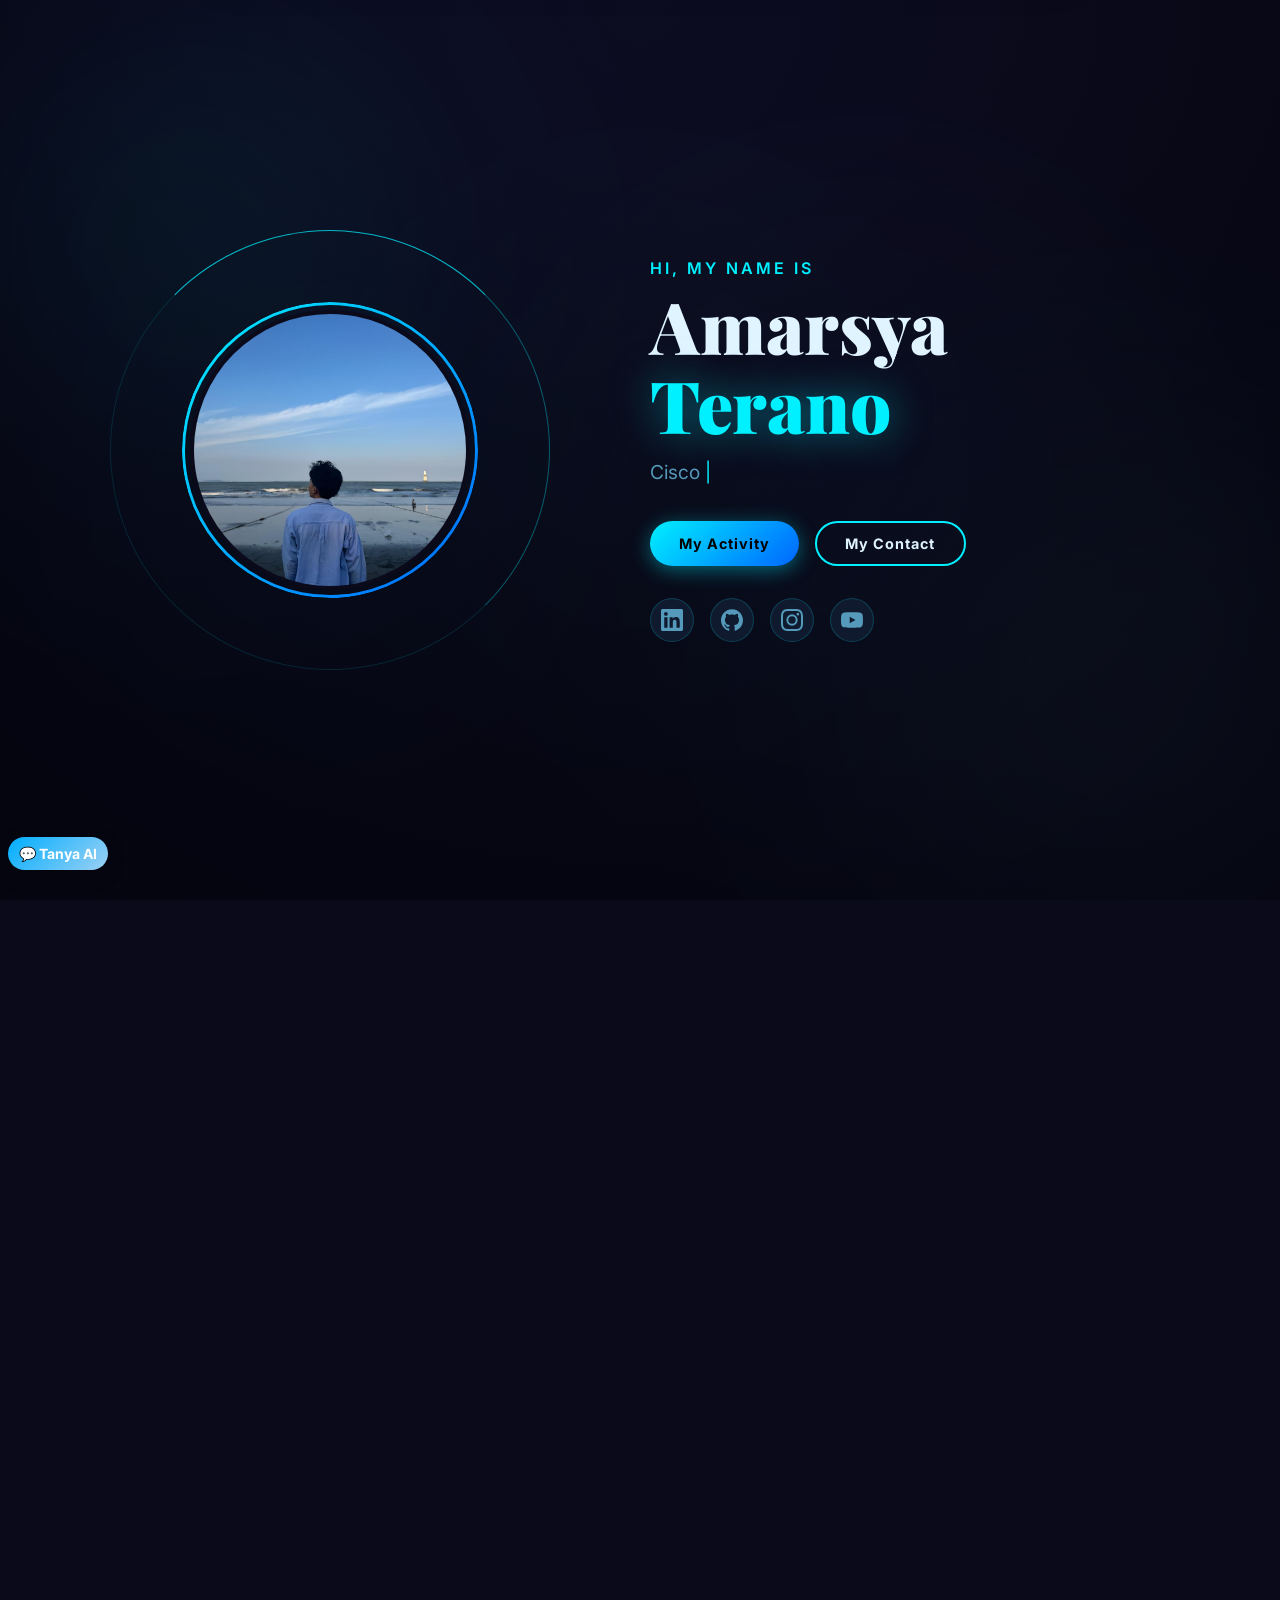
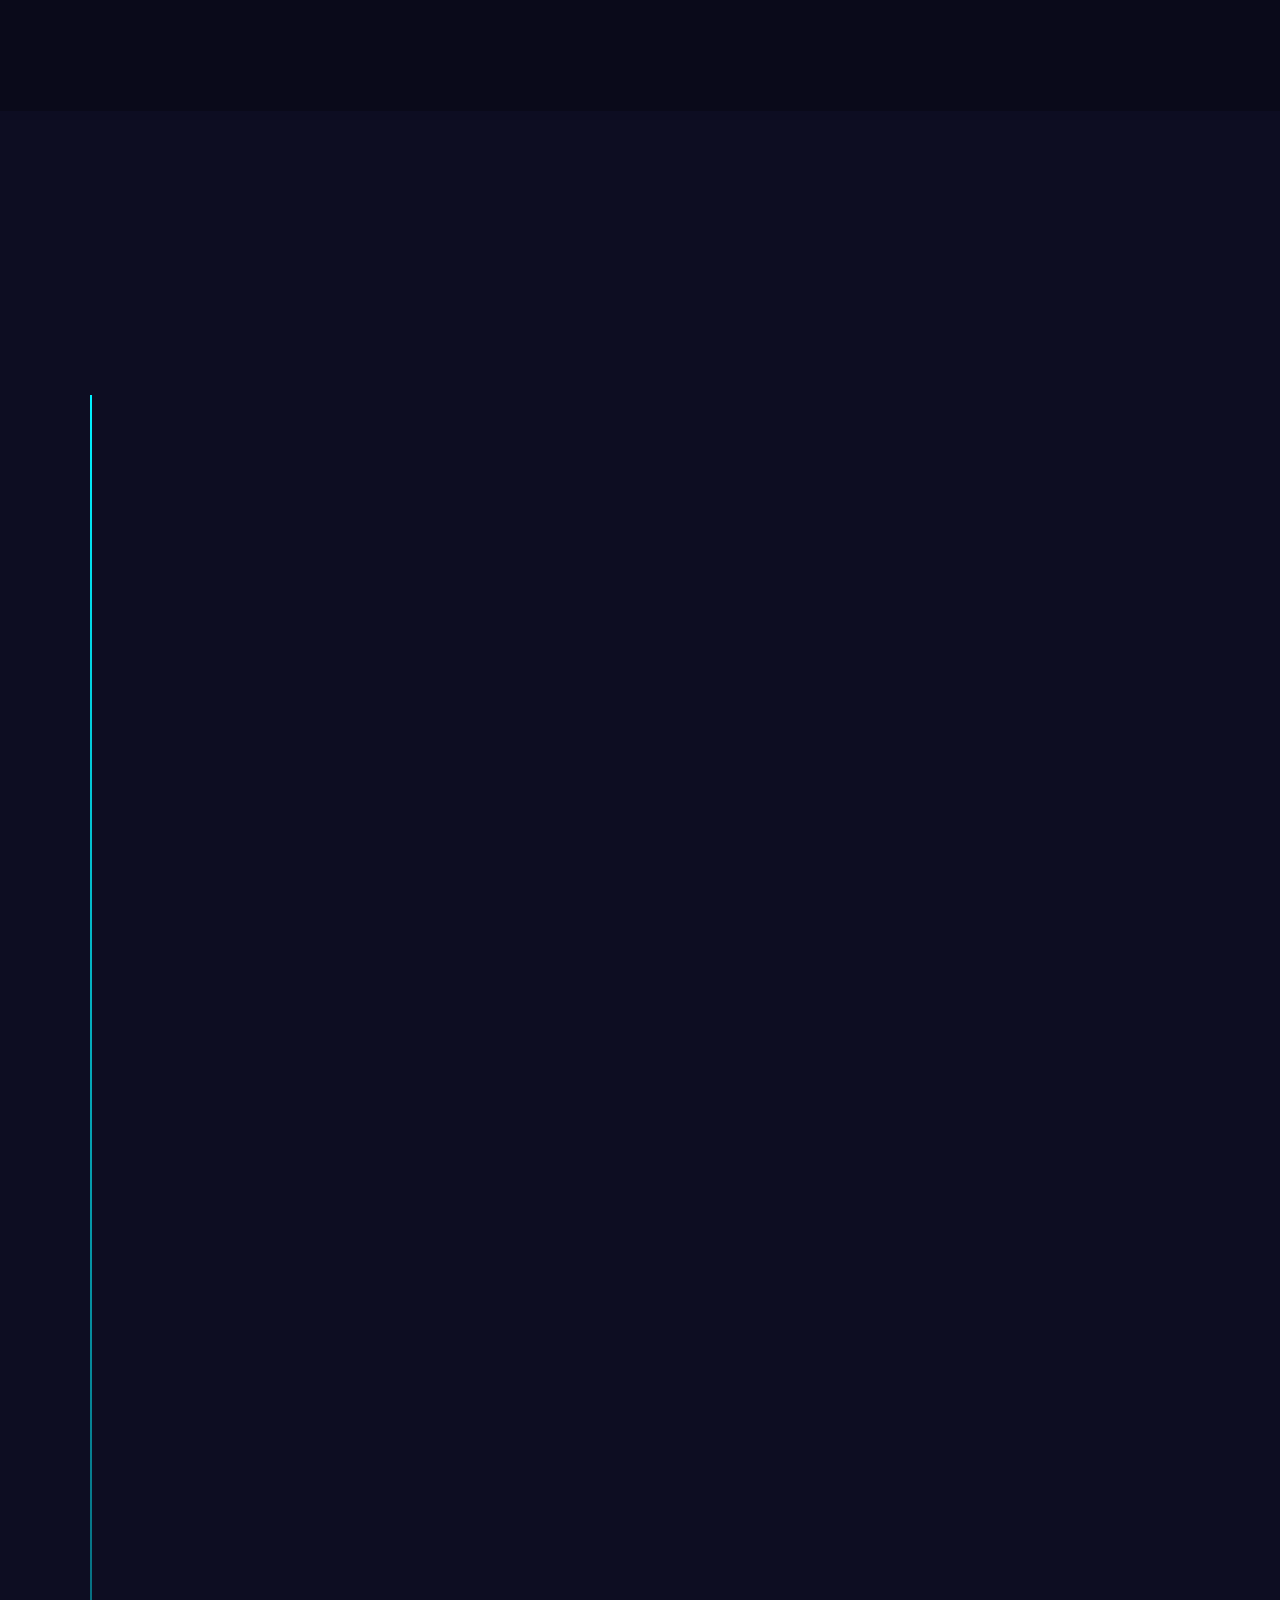
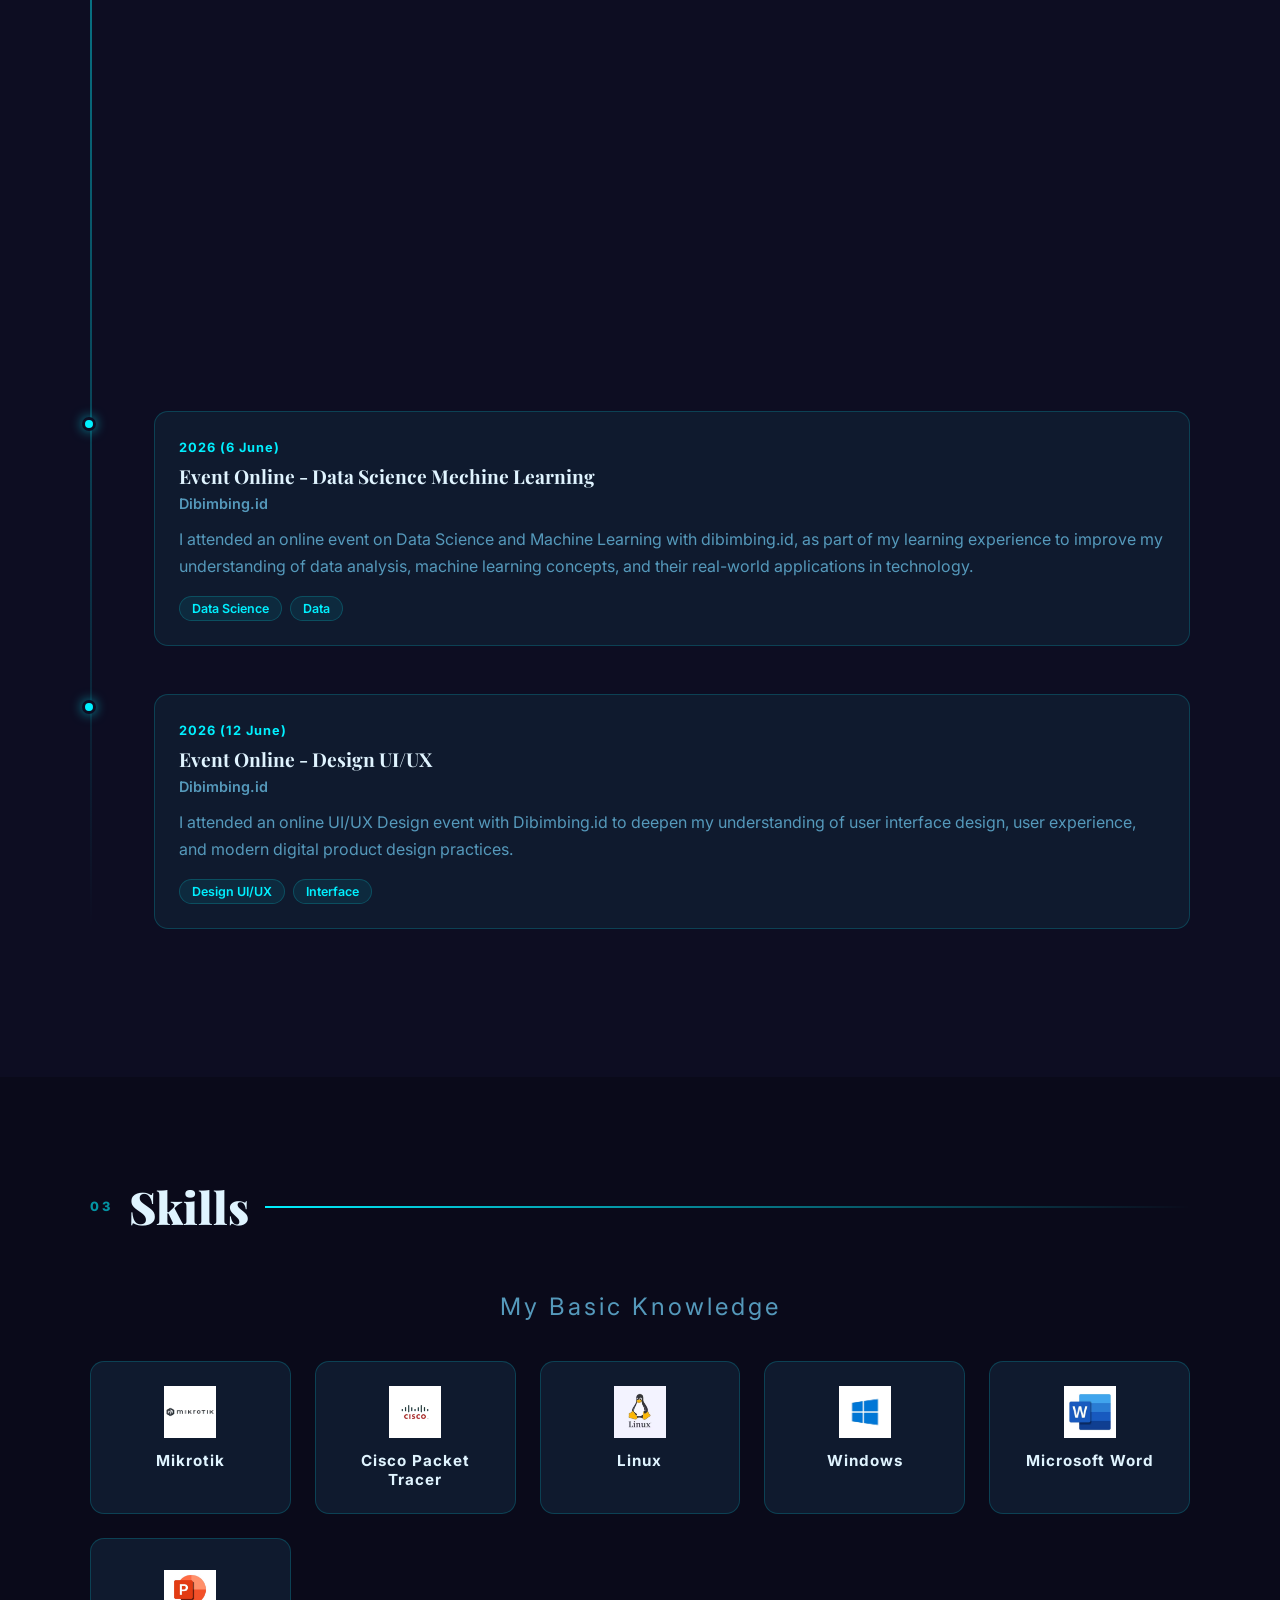
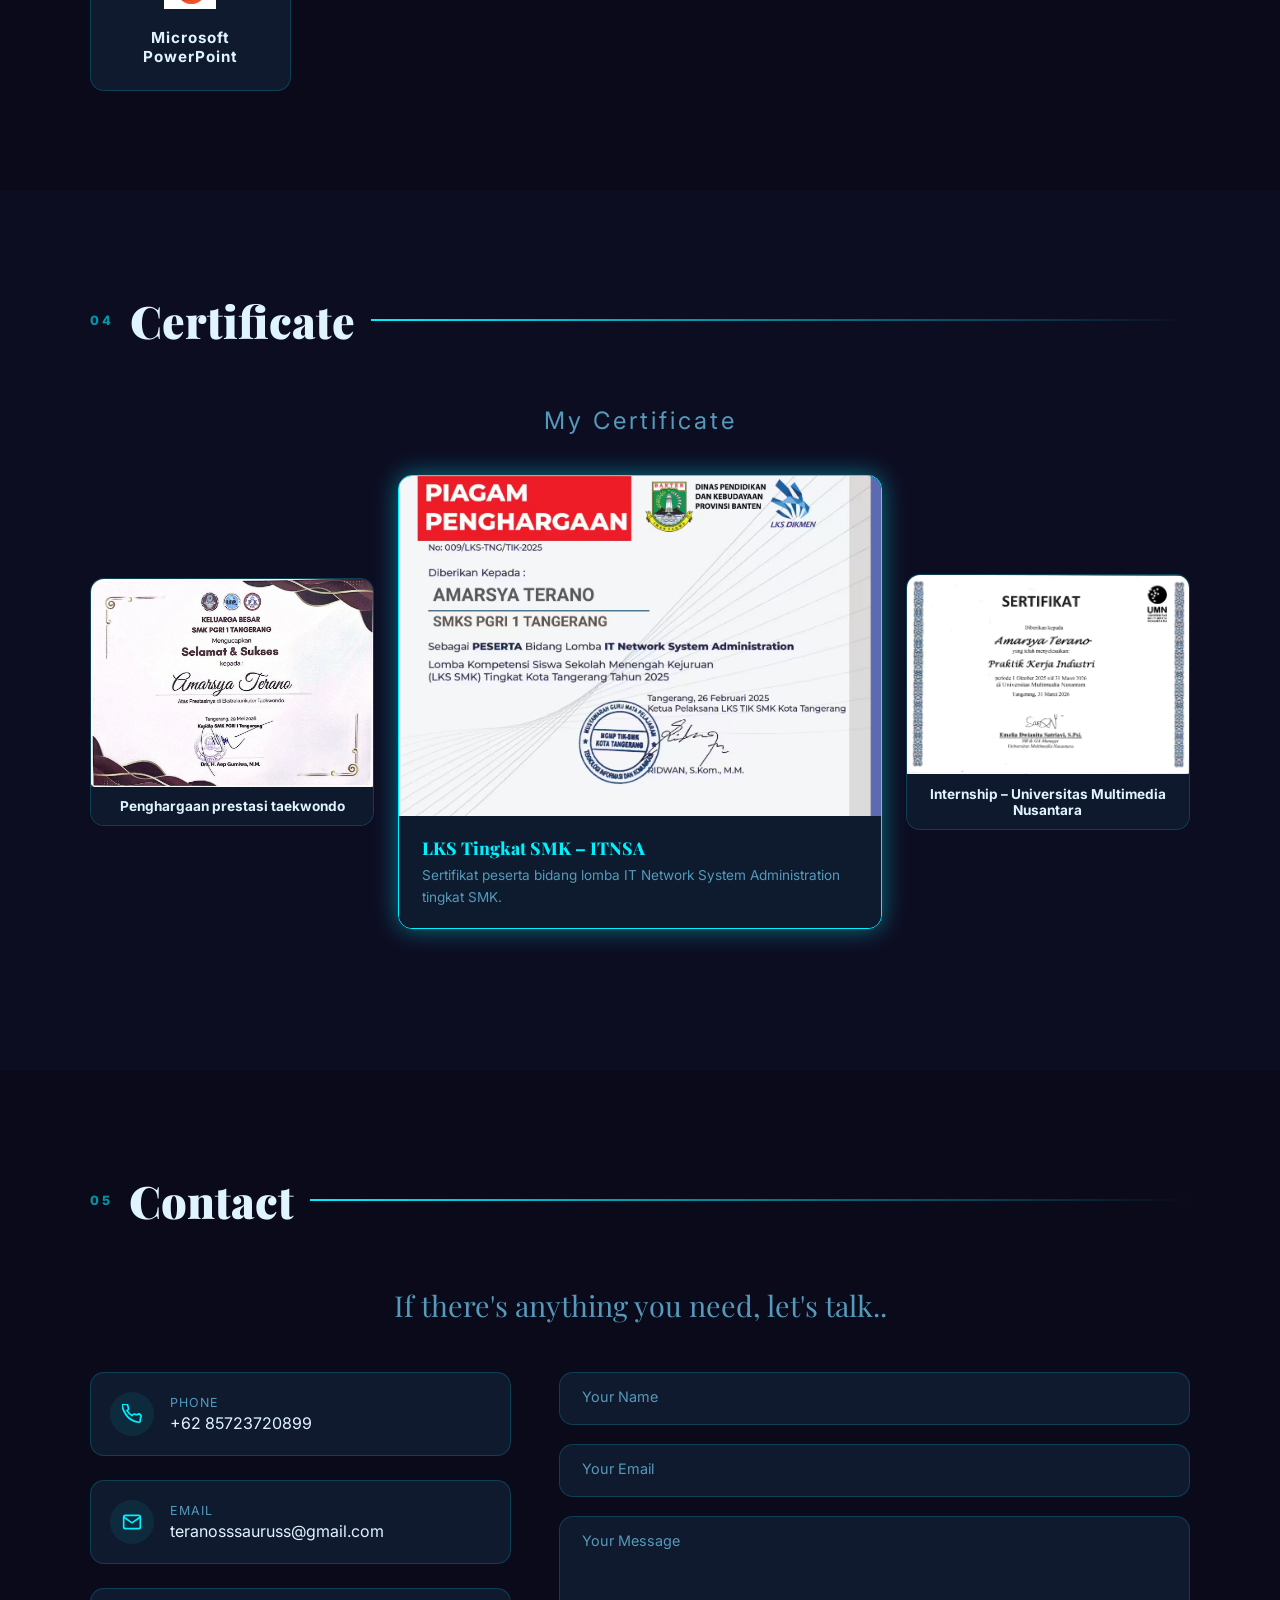
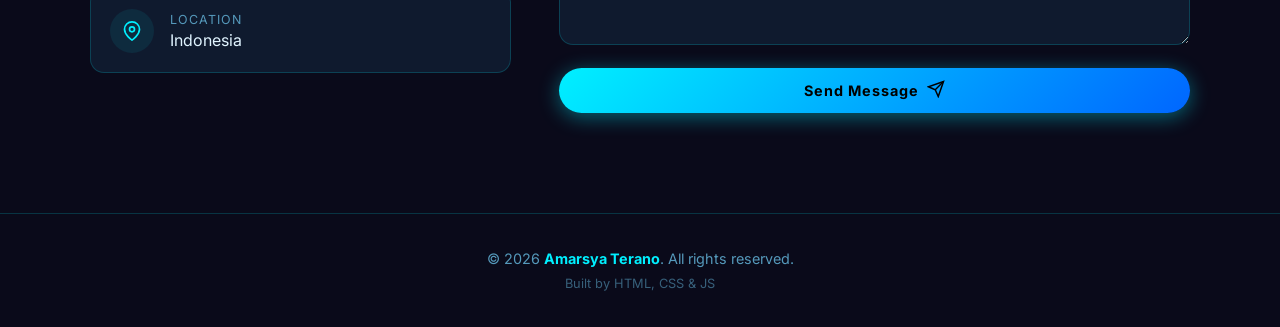
==== index.html @ 9718f668 "up up" ====
<!DOCTYPE html>
<html lang="en">
<head>
  <meta charset="UTF-8" />
  <meta name="viewport" content="width=device-width, initial-scale=1.0" />
  <title>Amarsya Terano – Portfolio</title>
  <link rel="icon" href="img/home/me6.png" type="image/png" />
  <link rel="preconnect" href="https://fonts.googleapis.com">
  <link rel="preconnect" href="https://fonts.gstatic.com" crossorigin>
  <link href="https://fonts.googleapis.com/css2?family=Playfair+Display:ital,wght@0,400;0,700;0,900;1,400&family=Inter:wght@300;400;500;600;700&display=swap" rel="stylesheet">
  <link rel="stylesheet" href="styles.css" />
  <script>
    // Inline script to prevent theme flashing
    (function () {
      const savedTheme = localStorage.getItem('theme') || 'dark';
      document.documentElement.setAttribute('data-theme', savedTheme);
    })();
  </script>
</head>
<body>

  <!-- Global background blur elements -->
  <div class="global-bg" aria-hidden="true">
    <div class="bg-glow glow-1"></div>
    <div class="bg-glow glow-2"></div>
    <div class="bg-glow glow-3"></div>
    <div class="bg-glow glow-4"></div>
    <div class="bg-glow glow-5"></div>
  </div>

  <!-- ── Bubble AI ── -->
  <a href="ai/ai.html" class="ai-bubble">
    💬 Tanya AI
  </a>

  <!-- ── LOADER ── -->
  <div class="loader" id="loader">
    <div class="loader-ring"></div>
    <div class="loader-content">
      <!-- Ikon code + globe di atas nama -->
      <div class="loader-icons">
        <svg class="loader-icon" viewBox="0 0 24 24" fill="none" stroke="currentColor" stroke-width="2" stroke-linecap="round" stroke-linejoin="round">
          <polyline points="16 18 22 12 16 6"/><polyline points="8 6 2 12 8 18"/>
        </svg>
        <svg class="loader-icon" viewBox="0 0 24 24" fill="none" stroke="currentColor" stroke-width="2" stroke-linecap="round" stroke-linejoin="round">
          <circle cx="12" cy="12" r="10"/><line x1="2" y1="12" x2="22" y2="12"/>
          <path d="M12 2a15.3 15.3 0 0 1 4 10 15.3 15.3 0 0 1-4 10 15.3 15.3 0 0 1-4-10 15.3 15.3 0 0 1 4-10z"/>
        </svg>
      </div>
      <!-- Nama -->
      <div class="loader-text">
        <span>P</span><span>O</span><span>R</span><span>T</span><span>O</span><span>F</span><span>O</span><span>L</span><span>I</span><span>O</span>
       
        
      </div>
      <!-- Subtitle -->
      <div class="loader-subtitle">Amarsya Terano</div>
      <div class="loader-bar-wrap"><div class="loader-bar"></div></div>
    </div>
  </div>

  <!-- ── NAVBAR ── -->
  <nav class="navbar" id="navbar">
    <!-- Desktop navbar -->
    <div class="navbar-inner">
      <a href="#hero"><img src="img/home/me4.jpg" alt="Amarsya Terano" class="nav-avatar"></a>
      <a href="#about" class="nav-link">About Me</a>
      <a href="#experience" class="nav-link">Experience</a>
      <a href="#skills" class="nav-link">Skills</a>
      <a href="#certificate" class="nav-link">Certificate</a>
      <a href="activity/activity.html" class="nav-link">Activity</a>
      <a href="#contact" class="nav-link">Contact</a>
      <!-- Theme Switcher Desktop -->
      <button class="theme-toggle-btn" id="themeToggleBtn" title="Toggle theme">
        <svg class="sun-icon" style="display:none;" viewBox="0 0 24 24" fill="none" stroke="currentColor" stroke-width="2"><circle cx="12" cy="12" r="5"/><line x1="12" y1="1" x2="12" y2="3"/><line x1="12" y1="21" x2="12" y2="23"/><line x1="4.22" y1="4.22" x2="5.64" y2="5.64"/><line x1="18.36" y1="18.36" x2="19.78" y2="19.78"/><line x1="1" y1="12" x2="3" y2="12"/><line x1="21" y1="12" x2="23" y2="12"/><line x1="4.22" y1="19.78" x2="5.64" y2="18.36"/><line x1="18.36" y1="5.64" x2="19.78" y2="4.22"/></svg>
        <svg class="moon-icon" style="display:none;" viewBox="0 0 24 24" fill="none" stroke="currentColor" stroke-width="2"><path d="M21 12.79A9 9 0 1 1 11.21 3 7 7 0 0 0 21 12.79z"/></svg>
      </button>
    </div>
    <!-- Mobile navbar bar — HIDDEN, hamburger is floating -->
    <div class="navbar-mobile" style="display:none!important;"></div>
    <!-- Mobile dropdown menu -->
    <div class="nav-dropdown" id="navDropdown" aria-hidden="true">
      <div class="nav-dropdown-header">
        <a href="#hero"><img src="img/home/me4.jpg" alt="Amarsya Terano" class="nav-avatar" style="margin-right:0;" /></a>
        <button class="nav-dropdown-close" id="navDropdownClose" aria-label="Close menu">&#10005;</button>
      </div>
      <a href="#about" class="nav-dropdown-link">About Me</a>
      <a href="#experience" class="nav-dropdown-link">Experience</a>
      <a href="#skills" class="nav-dropdown-link">Skills</a>
      <a href="#certificate" class="nav-dropdown-link">Certificate</a>
      <a href="activity/activity.html" class="nav-dropdown-link">Activity</a>
      <a href="#contact" class="nav-dropdown-link">Contact</a>
    </div>
  </nav>

  <!-- ── FLOATING HAMBURGER & THEME TOGGLE (mobile only) — satu container ── -->
  <div class="floating-controls" id="floatingControls">
    <button class="floating-theme-toggle" id="themeToggleBtnMobile" title="Toggle theme" aria-label="Toggle theme">
      <svg class="sun-icon" style="display:none;" viewBox="0 0 24 24" fill="none" stroke="currentColor" stroke-width="2"><circle cx="12" cy="12" r="5"/><line x1="12" y1="1" x2="12" y2="3"/><line x1="12" y1="21" x2="12" y2="23"/><line x1="4.22" y1="4.22" x2="5.64" y2="5.64"/><line x1="18.36" y1="18.36" x2="19.78" y2="19.78"/><line x1="1" y1="12" x2="3" y2="12"/><line x1="21" y1="12" x2="23" y2="12"/><line x1="4.22" y1="19.78" x2="5.64" y2="18.36"/><line x1="18.36" y1="5.64" x2="19.78" y2="4.22"/></svg>
      <svg class="moon-icon" style="display:none;" viewBox="0 0 24 24" fill="none" stroke="currentColor" stroke-width="2"><path d="M21 12.79A9 9 0 1 1 11.21 3 7 7 0 0 0 21 12.79z"/></svg>
    </button>
    <div class="floating-divider"></div>
    <button class="floating-hamburger" id="navHamburger" aria-label="Open menu" aria-expanded="false">
      <span></span><span></span><span></span>
    </button>
  </div>



  <!-- ── HERO ── -->
  <section class="hero" id="hero">
    <canvas id="heroParticles" aria-hidden="true"></canvas>
    <div class="hero-content">

      <!-- Foto + Orbit Nav -->
      <div class="hero-photo-wrap">
        <div class="hero-photo-ring"></div>

        <!-- Ring orbit (spinning) -->
        <div class="orbit-ring orbit-ring-1"></div>

        <!-- Radar pulse waves -->
        <div class="orbit-pulse orbit-pulse-1"></div>
        <div class="orbit-pulse orbit-pulse-2"></div>
        <div class="orbit-pulse orbit-pulse-3"></div>

        <div class="hero-photo">
          <img
            src="img/home/Sea.jpeg"
            alt="Amarsya Terano"
            onerror="this.src='https://ui-avatars.com/api/?name=Amarsya+Terano&size=300&background=e94560&color=fff&bold=true'"
          />
        </div>
        <!-- Orbit dot berputar -->

        <!-- Nav melingkar di sekitar foto (tombol dihapus) -->
        <nav class="orbit-nav"></nav>
      </div>

      <!-- Teks hero -->
      <div class="hero-text">
        <p class="hero-greeting">Hi, My Name is</p>
        <h1 class="hero-name">
          <span class="name-line">Amarsya</span>
          <span class="name-line accent">Terano</span>
        </h1>
        <p class="hero-title">
          <span class="typed-text" id="typedText"></span>
          <span class="typed-cursor">|</span>
        </p>
        <div class="hero-btns">
          <a href="activity/activity.html" class="btn btn-primary">My Activity</a>
          <a href="#contact" class="btn btn-outline">My Contact</a>
        </div>
        <div class="hero-socials">
          <a href="https://www.linkedin.com/in/amarsya-terano-130363307?trk=contact-info" target="_blank" rel="noopener" class="social-icon" aria-label="LinkedIn">
            <svg viewBox="0 0 24 24" fill="currentColor"><path d="M20.447 20.452h-3.554v-5.569c0-1.328-.027-3.037-1.852-3.037-1.853 0-2.136 1.445-2.136 2.939v5.667H9.351V9h3.414v1.561h.046c.477-.9 1.637-1.85 3.37-1.85 3.601 0 4.267 2.37 4.267 5.455v6.286zM5.337 7.433a2.062 2.062 0 01-2.063-2.065 2.064 2.064 0 112.063 2.065zm1.782 13.019H3.555V9h3.564v11.452zM22.225 0H1.771C.792 0 0 .774 0 1.729v20.542C0 23.227.792 24 1.771 24h20.451C23.2 24 24 23.227 24 22.271V1.729C24 .774 23.2 0 22.222 0h.003z"/></svg>
          </a>
          <a href="https://github.com/Teranosss" target="_blank" rel="noopener" class="social-icon" aria-label="GitHub">
            <svg viewBox="0 0 24 24" fill="currentColor"><path d="M12 .297c-6.63 0-12 5.373-12 12 0 5.303 3.438 9.8 8.205 11.385.6.113.82-.258.82-.577 0-.285-.01-1.04-.015-2.04-3.338.724-4.042-1.61-4.042-1.61C4.422 18.07 3.633 17.7 3.633 17.7c-1.087-.744.084-.729.084-.729 1.205.084 1.838 1.236 1.838 1.236 1.07 1.835 2.809 1.305 3.495.998.108-.776.417-1.305.76-1.605-2.665-.3-5.466-1.332-5.466-5.93 0-1.31.465-2.38 1.235-3.22-.135-.303-.54-1.523.105-3.176 0 0 1.005-.322 3.3 1.23.96-.267 1.98-.399 3-.405 1.02.006 2.04.138 3 .405 2.28-1.552 3.285-1.23 3.285-1.23.645 1.653.24 2.873.12 3.176.765.84 1.23 1.91 1.23 3.22 0 4.61-2.805 5.625-5.475 5.92.42.36.81 1.096.81 2.22 0 1.606-.015 2.896-.015 3.286 0 .315.21.69.825.57C20.565 22.092 24 17.592 24 12.297c0-6.627-5.373-12-12-12"/></svg>
          </a>
          <a href="https://www.instagram.com/whonosss?igsh=MXhyY3Uza3p4eWY2Mg%3D%3D&utm_source=qr" target="_blank" rel="noopener" class="social-icon" aria-label="Instagram">
            <svg viewBox="0 0 24 24" fill="currentColor"><path d="M12 2.163c3.204 0 3.584.012 4.85.07 3.252.148 4.771 1.691 4.919 4.919.058 1.265.069 1.645.069 4.849 0 3.205-.012 3.584-.069 4.849-.149 3.225-1.664 4.771-4.919 4.919-1.266.058-1.644.07-4.85.07-3.204 0-3.584-.012-4.849-.07-3.26-.149-4.771-1.699-4.919-4.92-.058-1.265-.07-1.644-.07-4.849 0-3.204.013-3.583.07-4.849.149-3.227 1.664-4.771 4.919-4.919 1.266-.057 1.645-.069 4.849-.069zm0-2.163c-3.259 0-3.667.014-4.947.072-4.358.2-6.78 2.618-6.98 6.98-.059 1.281-.073 1.689-.073 4.948 0 3.259.014 3.668.072 4.948.2 4.358 2.618 6.78 6.98 6.98 1.281.058 1.689.072 4.948.072 3.259 0 3.668-.014 4.948-.072 4.354-.2 6.782-2.618 6.979-6.98.059-1.28.073-1.689.073-4.948 0-3.259-.014-3.667-.072-4.947-.196-4.354-2.617-6.78-6.979-6.98-1.281-.059-1.69-.073-4.949-.073zm0 5.838a6.162 6.162 0 100 12.324 6.162 6.162 0 000-12.324zM12 16a4 4 0 110-8 4 4 0 010 8zm6.406-11.845a1.44 1.44 0 100 2.881 1.44 1.44 0 000-2.881z"/></svg>
          </a>
          <a href="https://youtube.com/@aysraterano9146?si=zzYBUOI9hu_GzDsW" target="_blank" rel="noopener" class="social-icon" aria-label="YouTube">
            <svg viewBox="0 0 24 24" fill="currentColor"><path d="M23.498 6.186a3.016 3.016 0 00-2.122-2.136C19.505 3.545 12 3.545 12 3.545s-7.505 0-9.377.505A3.017 3.017 0 00.502 6.186C0 8.07 0 12 0 12s0 3.93.502 5.814a3.016 3.016 0 002.122 2.136c1.871.505 9.376.505 9.376.505s7.505 0 9.377-.505a3.015 3.015 0 002.122-2.136C24 15.93 24 12 24 12s0-3.93-.502-5.814zM9.545 15.568V8.432L15.818 12l-6.273 3.568z"/></svg>
          </a>
        </div>
      </div>
    </div>

    
  </section>

  <!-- ── ABOUT ── -->
  <section class="section" id="about">
    <div class="wrap">
      <div class="section-header reveal">
        <span class="section-tag">01</span>
        <h2 class="sec-title">About</h2>
        <div class="title-line"></div>
      </div>
      <p class="skills-hint reveal">About Me</p>
      <div class="about-grid">
        <div class="about-img-wrap reveal">
        <div class="about-flip-card" >
          <div class="about-flip-inner">
            <!-- Front: foto -->
            <div class="about-flip-front" >
              <img src="img/home/me2.jpeg" alt="Amarsya Terano" />
            </div>
            <!-- Back: info singkat -->
            <div class="about-flip-back">
              <div class="flip-back-content">
                <div class="flip-back-avatar">
                  <img src="img/home/Me1.jpeg" alt="Amarsya Terano" />
                </div>
                <h3>Amarsya Terano</h3>
                <p class="flip-back-role">Network Engineer</p>
                <div class="flip-back-tags">
                  <span>Cisco</span>
                  <span>Linux</span>
                  <span>Mikrotik</span>
                  <span>Windows</span>
                </div>
                <p class="flip-back-desc">Passionate about network engineering & IT infrastructure. SMK PGRI 1 Tangerang Graduate.</p>
              </div>
            </div>
          </div>
        </div>
          <div class="about-img-deco"></div>
        </div>
        <div class="about-body reveal">
          <h3>Here is a little background</h3>
          <p>Hi, I'm <strong>Amarsya Terano</strong> — I have a passion for network engineering. I enjoy configuring and managing communication networks, and I am always eager to bring fresh ideas and creative solutions to a team.</p>
          <p>I'm always eager to learn new technologies and take on challenging projects that push my skills to the next level.</p>
          <div class="about-stats">
            <div class="stat-item">
              <span class="stat-num" data-target="8">0</span>
              <span class="stat-label">Basic Knowledge</span>
            </div>
            <div class="stat-item">
              <span class="stat-num" data-target="6">0</span>
              <span class="stat-label">Months Internship</span>
            </div>
            <div class="stat-item">
              <span class="stat-num" data-target="11">0</span>
              <span class="stat-label">My Certificate</span>
            </div>
          </div>
        </div>
      </div>
    </div>
  </section>

  <!-- ── EXPERIENCE ── -->
  <section class="section-dark" id="experience">
    <div class="wrap">
      <div class="section-header reveal">
        <span class="section-tag">02</span>
        <h2 class="sec-title">Experience</h2>
        <div class="title-line"></div>
      </div>
      <p class="skills-hint reveal">My Experience</p>
      <div class="timeline reveal">
        <div class="timeline-item">
          <div class="timeline-dot"></div>
          <div class="timeline-content">
            <span class="timeline-date">2025 (24-25 Feb)</span>
            <h3>LKS Tingkat Smk</h3>
            <p class="timeline-company">ITNSA</p>
            <p>I participated in the Lomba Kompetensi Siswa 2025 organized by the Kementerian Pendidikan, Kebudayaan, Riset, dan Teknologi and achieved 4th place. Even though I did not become the champion, it was one of the best experiences I have ever had.</p>
            <div class="timeline-tags">
              <span>Linux</span><span>Cisco Packet Tracer</span>
            </div>
          </div>
        </div>
        <div class="timeline-item">
          <div class="timeline-dot"></div>
          <div class="timeline-content">
            <span class="timeline-date">2025 – 2026 (Oct - Mar)</span>
            <h3>Internship</h3>
            <p class="timeline-company">Universitas Multimedia Nusantara</p>
            <p>I have completed my internship at Universitas Multimedia Nusantara as an IT Support, with responsibilities including handling device troubleshooting, assisting with software installation and PC configuration, and providing technical support to users.</p>
            <div class="timeline-tags">
              <span>IT Support</span><span>Troubleshooting</span><span>Maintenance</span>
            </div>
          </div>
        </div>
        <div class="timeline-item">
          <div class="timeline-dot"></div>
          <div class="timeline-content">
            <span class="timeline-date">2026 (18 May)</span>
            <h3>Event Online - Cyber Security</h3>
            <p class="timeline-company">Dibimbing.id</p>
            <p>learn about cyber security together with guidance at online events.</p>
            <div class="timeline-tags">
              <span>Role Team</span><span>Key Skills</span><span>Certifications</span>
            </div>
          </div>
        </div>
        <div class="timeline-item">
          <div class="timeline-dot"></div>
          <div class="timeline-content">
            <span class="timeline-date">2026(18-22 May)</span>
            <h3>Coding Camp - Software Engineer</h3>
            <p class="timeline-company">revoU</p>
            <p>Learn, design and build attractive and responsive website displays using HTML, CSS, and JavaScript.</p>
            <div class="timeline-tags">
              <span>HTML</span><span>CSS</span><span>JavaScript</span>
            </div>
          </div>
        </div>
        <div class="timeline-item">
          <div class="timeline-dot"></div>
          <div class="timeline-content">
            <span class="timeline-date">2026 (25 May)</span>
            <h3>Event online - DevOps Engineer</h3>
            <p class="timeline-company">Dibimbing.id</p>
            <p>Learn about Development and Operations together with guidance at online events.</p>
            <div class="timeline-tags">
              <span>Shell Script</span><span>Nginx</span><span>Docker</span>
            </div>
          </div>
        </div>
        <div class="timeline-item">
          <div class="timeline-dot"></div>
          <div class="timeline-content">
            <span class="timeline-date">2026 (2,3,5 June)</span>
            <h3>IBM SkillsBuild University Education | IT - AI Agent for Progamming</h3>
            <p class="timeline-company">Hactiv8 x IBM SkillsBuild</p>
            <p>I attended an online event, IBM SkillsBuild AI Agent for Programming, together with Hacktiv8, as an experience to deepen my understanding of AI development and its application in modern programming.</p>
            <div class="timeline-tags">
              <span>Langflow</span><span>LLM</span><span>Astra DB</span>
            </div>
          </div>
        </div>
        <div class="timeline-item">
          <div class="timeline-dot"></div>
          <div class="timeline-content">
            <span class="timeline-date">2026 (6 June)</span>
            <h3>Event Online - Data Science Mechine Learning</h3>
            <p class="timeline-company">Dibimbing.id</p>
            <p>I attended an online event on Data Science and Machine Learning with dibimbing.id, as part of my learning experience to improve my understanding of data analysis, machine learning concepts, and their real-world applications in technology.</p>
            <div class="timeline-tags">
              <span>Data Science</span><span>Data</span>
            </div>
          </div>
        </div>
         <div class="timeline-item">
          <div class="timeline-dot"></div>
          <div class="timeline-content">
            <span class="timeline-date">2026 (12 June)</span>
            <h3>Event Online - Design UI/UX</h3>
            <p class="timeline-company">Dibimbing.id</p>
            <p>I attended an online UI/UX Design event with Dibimbing.id to deepen my understanding of user interface design, user experience, and modern digital product design practices.</p>
            <div class="timeline-tags">
              <span>Design UI/UX</span><span>Interface</span>
            </div>
          </div>
        </div>
      </div>
    </div>
  </section>

  <!-- ── SKILLS ── -->
  <section class="section" id="skills">
    <div class="wrap">
      <div class="section-header reveal">
        <span class="section-tag">03</span>
        <h2 class="sec-title">Skills</h2>
        <div class="title-line"></div>
      </div>
      <p class="skills-hint reveal">My Basic Knowledge</p>
      <div class="skills-grid reveal">

        <a href="skill/mikrotik.html" class="skill-card">
          <div class="skill-icon"><img src="img/icons/mikrotik.avif" alt="Mikrotik" /></div>
          <span class="skill-name">Mikrotik</span>
        </a>

        <a href="skill/cisco.html" class="skill-card">
          <div class="skill-icon"><img src="img/icons/cisco.avif" alt="Cisco Packet Tracer" /></div>
          <span class="skill-name">Cisco Packet Tracer</span>
        </a>

        <a href="skill/linux.html" class="skill-card">
          <div class="skill-icon"><img src="img/icons/linux.avif" alt="Linux" /></div>
          <span class="skill-name">Linux</span>
        </a>

        <a href="skill/windows.html" class="skill-card">
          <div class="skill-icon"><img src="img/icons/windows.avif" alt="Windows" /></div>
          <span class="skill-name">Windows</span>
        </a>

        <div class="skill-card skill-card-static">
          <div class="skill-icon"><img src="img/icons/word.avif" alt="Microsoft Word" /></div>
          <span class="skill-name">Microsoft Word</span>
        </div>

        <div class="skill-card skill-card-static">
          <div class="skill-icon"><img src="img/icons/ppt.avif" alt="Microsoft PowerPoint" /></div>
          <span class="skill-name">Microsoft PowerPoint</span>
        </div>


      </div>
    </div>
  </section>

  <!-- ── CERTIFICATE ── -->
  <section class="section-dark" id="certificate">
    <div class="wrap">
      <div class="section-header reveal">
        <span class="section-tag">04</span>
        <h2 class="sec-title">Certificate</h2>
        <div class="title-line"></div>
      </div>
      <p class="certificate-hint reveal">My Certificate</p>

      <div class="cert-showcase reveal">
        <!-- KIRI: prev card -->
        <div class="cert-side-card" id="certPrev" role="button" tabindex="0" aria-label="Previous certificate">
          <div class="cert-side-img"><img id="prevImg" src="img/misc/taekwondo 2015-11.avif" alt="" /></div>
          <div class="cert-side-label" id="prevLabel">Taekwondo 2015</div>
        </div>

        <!-- TENGAH: featured (lebih besar, ada deskripsi) -->
        <div class="cert-featured-card">
          <div class="cert-featured-img"><img id="featuredImg" src="img/misc/lks-1.avif" alt="LKS" /></div>
          <div class="cert-featured-info">
            <h3 id="featuredTitle">LKS Tingkat SMK – ITNSA</h3>
            <p id="featuredDesc">Sertifikat peserta bidang lomba IT Network System Administration tingkat SMK.</p>
          </div>
        </div>

        <!-- KANAN: next card -->
        <div class="cert-side-card" id="certNext" role="button" tabindex="0" aria-label="Next certificate">
          <div class="cert-side-img"><img id="nextImg" src="img/misc/pkl-2.avif" alt="" /></div>
          <div class="cert-side-label" id="nextLabel">Internship – Universitas Multimedia Nusantara</div>
        </div>
      </div>

      <!-- Dots -->
      <div class="cert-dots reveal" id="certDots"></div>

      <!-- ── MOBILE SLIDER (hidden on desktop) ── -->
      <div class="cert-mobile reveal" id="certMobile">
        <div class="cert-mobile-img-wrap" id="certMobileImgWrap">
          <img id="certMobileImg" src="img/misc/lks-1.avif" alt="Certificate" />
        </div>
        <div class="cert-mobile-info" id="certMobileInfo">
          <h3 id="certMobileTitle">LKS Tingkat SMK – ITNSA</h3>
          <p id="certMobileDesc" class="cert-mobile-desc hidden">Sertifikat peserta bidang lomba IT Network System Administration tingkat SMK.</p>
        </div>
        <div class="cert-mobile-nav">
          <button class="cert-mobile-btn" id="certMobilePrev" aria-label="Previous">&#8592;</button>
          <span class="cert-mobile-counter" id="certMobileCounter">1 / 15</span>
          <button class="cert-mobile-btn" id="certMobileNext" aria-label="Next">&#8594;</button>
        </div>
        <div class="cert-mobile-dots" id="certMobileDots"></div>
      </div>

      <!-- Fullscreen overlay -->
      <div class="cert-fullscreen" id="certFullscreen" role="dialog" aria-modal="true" aria-label="Certificate fullscreen">
        <button class="cert-fullscreen-close" id="certFullscreenClose" aria-label="Close">&#10005;</button>
        <img id="certFullscreenImg" src="" alt="Certificate fullscreen" />
        <div class="cert-fullscreen-info">
          <h3 id="certFullscreenTitle"></h3>
          <p id="certFullscreenDesc"></p>
        </div>
      </div>

    </div>
  </section>

  <!-- ── CONTACT ── -->
  <section class="section" id="contact">
    <div class="wrap">
      <div class="section-header reveal">
        <span class="section-tag">05</span>
        <h2 class="sec-title">Contact</h2>
        <div class="title-line"></div>
      </div>
      <h3 class="contact-sub reveal">If there's anything you need, let's talk..</h3>
      <div class="contact-grid reveal">
        <div class="contact-info">
          <div class="contact-item">
            <div class="contact-icon">
              <svg viewBox="0 0 24 24" fill="none" stroke="currentColor" stroke-width="2"><path d="M22 16.92v3a2 2 0 01-2.18 2 19.79 19.79 0 01-8.63-3.07A19.5 19.5 0 013.07 9.81a19.79 19.79 0 01-3.07-8.67A2 2 0 012 .18h3a2 2 0 012 1.72c.127.96.361 1.903.7 2.81a2 2 0 01-.45 2.11L6.09 7.91a16 16 0 006 6l1.27-1.27a2 2 0 012.11-.45c.907.339 1.85.573 2.81.7A2 2 0 0122 16.92z"/></svg>
            </div>
            <div><p class="contact-label">Phone</p><p>+62 85723720899</p></div>
          </div>
          <div class="contact-item">
            <div class="contact-icon">
              <svg viewBox="0 0 24 24" fill="none" stroke="currentColor" stroke-width="2"><path d="M4 4h16c1.1 0 2 .9 2 2v12c0 1.1-.9 2-2 2H4c-1.1 0-2-.9-2-2V6c0-1.1.9-2 2-2z"/><polyline points="22,6 12,13 2,6"/></svg>
            </div>
            <div><p class="contact-label">Email</p><p>teranosssauruss@gmail.com</p></div>
          </div>
          <div class="contact-item">
            <div class="contact-icon">
              <svg viewBox="0 0 24 24" fill="none" stroke="currentColor" stroke-width="2"><path d="M21 10c0 7-9 13-9 13s-9-6-9-13a9 9 0 0118 0z"/><circle cx="12" cy="10" r="3"/></svg>
            </div>
            
            <div><p class="contact-label">Location</p><p>Indonesia</p></div>
          </div>
        </div>
        <form class="contact-form" id="contactForm">
          <div class="form-group">
            <input type="text" id="nameInput" placeholder=" " required />
            <label for="nameInput">Your Name</label>
          </div>
          <div class="form-group">
            <input type="email" id="emailInput" placeholder=" " required />
            <label for="emailInput">Your Email</label>
          </div>
          <div class="form-group">
            <textarea id="msgInput" placeholder=" " rows="5" required></textarea>
            <label for="msgInput">Your Message</label>
          </div>
          <button type="submit" class="btn btn-primary btn-full">
            <span class="btn-text">Send Message</span>
            <span class="btn-icon">
              <svg viewBox="0 0 24 24" fill="none" stroke="currentColor" stroke-width="2"><line x1="22" y1="2" x2="11" y2="13"/><polygon points="22 2 15 22 11 13 2 9 22 2"/></svg>
            </span>
          </button>
        </form>
      </div>
    </div>
  </section>

  <!-- ── FOOTER ── -->
  <footer class="footer">
    <p>© 2026 <a href="https://instagram.com/whonosss" target="_blank" rel="noopener noreferrer"><strong>Amarsya Terano</strong></a>. All rights reserved.</p>
    <p class="footer-sub">Built by HTML, CSS & JS</p>
  </footer>

  <!-- ── TOAST ── -->
  <div class="toast" id="toast"></div>

  <!-- ── BACK TO TOP ── -->
  <button class="back-top" id="backTop" aria-label="Back to top">
    <svg viewBox="0 0 24 24" fill="none" stroke="currentColor" stroke-width="2.5"><polyline points="18 15 12 9 6 15"/></svg>
  </button>

  <script src="https://cdn.jsdelivr.net/npm/@emailjs/browser@4/dist/email.min.js"></script>
  <script>emailjs.init('21l9GArInNsMY19J0');</script>
  <script src="script.js"></script>
</body>
</html>
---- styles.css ----
/* ── RESET & BASE ── */
*, *::before, *::after { margin: 0; padding: 0; box-sizing: border-box; }

:root {
  --bg:        #0a0a1a;
  --bg2:       #0d0d22;
  --accent:    #00f0ff;
  --accent2:   #0066ff;
  --text:      #e0f4ff;
  --text-muted:#5599bb;
  --card:      #0f1a2e;
  --border:    rgba(0,240,255,0.18);
  --glow:      0 0 24px rgba(0,240,255,0.45);
  --radius:    14px;
  --transition:0.35s cubic-bezier(.4,0,.2,1);
}


html { scroll-behavior: smooth; }

.ikonb {
  width: 50px;          /* Atur lebar ikon */
  height: 50px;         /* Tinggi harus sama dengan lebar */
  border-radius: 50%;   /* Membuat gambar menjadi bulat sempurna */
  object-fit: cover;    /* Memastikan gambar tidak gepeng */
}

body, input, textarea, button, select {
  font-family: 'Inter', system-ui, -apple-system, BlinkMacSystemFont, sans-serif;
  background: var(--bg);
  color: var(--text);
  overflow-x: hidden;
}

h1, h2, h3, h4, h5, h6, .sec-title, .hero-name {
  font-family: 'Playfair Display', Georgia, Cambria, serif;
}

a { text-decoration: none; color: inherit; }
img { display: block; max-width: 100%; }

/* ── FLOATING CONTROLS CONTAINER (mobile only) ── */
.floating-controls {
  display: none;
}
/* Sembunyikan tombol individual floating di luar container — hanya tampil via container */
.floating-hamburger,
.floating-theme-toggle {
  display: none;
}

@media (max-width: 600px) {
  /* Container gabungan: satu border, dua tombol berdampingan */
  .floating-controls {
    display: flex;
    align-items: center;
    position: fixed;
    top: 16px;
    right: 14px;
    z-index: 1000;
    height: 35px;
    background: rgba(10,10,26,0.85);
    backdrop-filter: blur(10px);
    border: 1.5px solid rgba(0,240,255,0.35);
    border-radius: 9px;
    box-shadow: 0 2px 12px rgba(0,0,0,0.4);
    overflow: hidden;
  }

  /* Tombol theme toggle — kiri */
  .floating-theme-toggle {
    display: flex;
    align-items: center;
    justify-content: center;
    width: 35px;
    height: 100%;
    background: none;
    border: none;
    cursor: pointer;
    padding: 6px;
    color: #00f0ff;
    -webkit-tap-highlight-color: transparent;
    flex-shrink: 0;
  }
  .floating-theme-toggle svg {
    width: 17px;
    height: 17px;
  }
  .floating-theme-toggle:hover, .floating-theme-toggle:active {
    background: rgba(0,240,255,0.12);
  }

  /* Garis pemisah vertikal di tengah */
  .floating-divider {
    width: 1px;
    height: 20px;
    background: rgba(0,240,255,0.35);
    flex-shrink: 0;
  }

  /* Tombol hamburger — kanan */
  .floating-hamburger {
    display: flex;
    flex-direction: column;
    justify-content: center;
    align-items: center;
    gap: 5px;
    width: 35px;
    height: 100%;
    background: none;
    border: none;
    cursor: pointer;
    padding: 6px;
    -webkit-tap-highlight-color: transparent;
    flex-shrink: 0;
  }
  .floating-hamburger span {
    display: block;
    width: 17px; height: 2px;
    background: #00f0ff;
    border-radius: 1px;
    transition: transform 0.3s, opacity 0.3s;
  }
  .floating-hamburger.open span:nth-child(1) { transform: translateY(7px) rotate(45deg); }
  .floating-hamburger.open span:nth-child(2) { opacity: 0; }
  .floating-hamburger.open span:nth-child(3) { transform: translateY(-7px) rotate(-45deg); }

  /* Dropdown full screen */
  .nav-dropdown {
    display: none;
    position: fixed;
    top: 0; left: 0; right: 0; bottom: 0;
    z-index: 9999;
    background: rgba(10,10,26,0.98);
    backdrop-filter: blur(20px);
    flex-direction: column;
  }
  .nav-dropdown.open { display: flex !important; }

  .nav-dropdown-header {
    display: flex;
    align-items: center;
    justify-content: space-between;
    padding: 0.8rem 1rem;
    border-bottom: 1px solid rgba(0,240,255,0.15);
  }
  .nav-dropdown-close {
    background: none;
    border: none;
    color: #00f0ff;
    font-size: 1.4rem;
    cursor: pointer;
    padding: 6px 10px;
    -webkit-tap-highlight-color: transparent;
  }
  .nav-dropdown-link {
    padding: 1.1rem 1.5rem;
    font-size: 0.95rem;
    font-weight: 700;
    letter-spacing: 1.5px;
    text-transform: uppercase;
    color: #5599bb;
    text-decoration: none;
    border-bottom: 1px solid rgba(0,240,255,0.07);
    transition: background 0.2s, color 0.2s;
  }
  .nav-dropdown-link:last-child { border-bottom: none; }
  .nav-dropdown-link:hover, .nav-dropdown-link:active {
    background: rgba(0,240,255,0.08);
    color: #00f0ff;
  }
}

/* ── MOBILE NAVBAR (hamburger) ── */
.navbar-mobile { display: none; }
.nav-dropdown  { display: none; }

@media (max-width: 600px) {
  .navbar-inner { display: none !important; }

  .navbar {
    flex-direction: column;
    align-items: stretch;
    padding: 0;
    pointer-events: all !important;
  }

  .navbar-mobile {
    display: flex;
    align-items: center;
    justify-content: space-between;
    width: 100%;
    padding: 0.5rem 1rem;
    background: rgba(10,10,26,0.92);
    backdrop-filter: blur(16px);
    border-bottom: 1px solid rgba(0,240,255,0.15);
    box-shadow: 0 2px 16px rgba(0,0,0,0.4);
    pointer-events: all;
  }

  .nav-hamburger {
    display: flex;
    flex-direction: column;
    justify-content: center;
    gap: 5px;
    width: 44px; height: 44px;
    background: none;
    border: none;
    cursor: pointer;
    padding: 6px;
    pointer-events: all;
    -webkit-tap-highlight-color: transparent;
  }
  .nav-hamburger span {
    display: block;
    width: 22px; height: 2px;
    background: #00f0ff;
    border-radius: 2px;
    transition: transform 0.3s, opacity 0.3s;
  }
  .nav-hamburger.open span:nth-child(1) { transform: translateY(7px) rotate(45deg); }
  .nav-hamburger.open span:nth-child(2) { opacity: 0; }
  .nav-hamburger.open span:nth-child(3) { transform: translateY(-7px) rotate(-45deg); }

  .nav-dropdown.open {
    display: flex;
    flex-direction: column;
    width: 100%;
    background: rgba(10,10,26,0.97);
    backdrop-filter: blur(16px);
    border-bottom: 1px solid rgba(0,240,255,0.15);
    padding: 0.5rem 0;
    pointer-events: all;
  }
  .nav-dropdown-link {
    padding: 0.85rem 1.5rem;
    font-size: 0.9rem;
    font-weight: 700;
    letter-spacing: 1px;
    text-transform: uppercase;
    color: #5599bb;
    text-decoration: none;
    border-bottom: 1px solid rgba(0,240,255,0.07);
    transition: background 0.2s, color 0.2s;
  }
  .nav-dropdown-link:last-child { border-bottom: none; }
  .nav-dropdown-link:hover, .nav-dropdown-link:active {
    background: rgba(0,240,255,0.08);
    color: #00f0ff;
  }
}

/* ── NAVBAR ── */
.navbar {
  position: fixed;
  top: -80px;
  left: 0; right: 0;
  z-index: 900;
  display: flex;
  justify-content: center;
  padding: 0 5%;
  transition: top 0.5s cubic-bezier(.4,0,.2,1);
  pointer-events: none;
}
.navbar.visible {
  top: 18px;
  pointer-events: all;
}
.navbar-inner {
  display: flex;
  align-items: center;
  gap: 0.5rem;
  background: rgba(10, 10, 26, 0.55);
  backdrop-filter: blur(24px);
  -webkit-backdrop-filter: blur(24px);
  border: 1px solid rgba(255, 255, 255, 0.08);
  border-radius: 100px;
  padding: 0.55rem 1.8rem;
  box-shadow:
    0 8px 32px rgba(0, 0, 0, 0.35),
    0 1px 0 rgba(255, 255, 255, 0.05) inset;
  transition: background 0.3s ease, box-shadow 0.3s ease;
}
.navbar-inner:hover {
  background: rgba(10, 10, 26, 0.7);
  box-shadow:
    0 12px 40px rgba(0, 0, 0, 0.45),
    0 1px 0 rgba(255, 255, 255, 0.06) inset;
}
.nav-link {
  padding: 0.45rem 1rem;
  border-radius: 50px;
  font-size: 0.82rem;
  font-weight: 700;
  letter-spacing: 1px;
  text-transform: uppercase;
  color: var(--text-muted);
  transition: background var(--transition), color var(--transition);
  white-space: nowrap;
}
.nav-link:hover,
.nav-link.active {
  background: rgba(0,240,255,0.12);
  color: var(--accent);
}
.nav-avatar {
  width: 32px; height: 32px;
  border-radius: 50%;
  object-fit: cover;
  border: 2px solid var(--accent);
  margin-right: 0.8rem;
  flex-shrink: 0;
  box-shadow: 0 0 8px rgba(0,240,255,0.4);
}

/* Separator between avatar and first nav link */
.nav-avatar + a.nav-link {
  margin-left: 0.4rem;
  padding-left: 1rem;
  border-left: 1px solid rgba(0,240,255,0.25);
}

/* Theme toggle button (desktop navbar) */
.theme-toggle-btn {
  background: none;
  border: none;
  cursor: pointer;
  padding: 0.4rem;
  margin-left: 0.5rem;
  color: var(--text-muted);
  display: flex;
  align-items: center;
  justify-content: center;
  border-radius: 50%;
  transition: color 0.3s, background 0.3s;
}
.theme-toggle-btn svg {
  width: 20px;
  height: 20px;
}
.theme-toggle-btn:hover {
  color: var(--accent);
  background: rgba(0,240,255,0.1);
}

/*untuk ai*/

.ai-bubble {
  position: fixed;
  left: 8px;
  bottom: 30px;
  background: linear-gradient(135deg, #00aeff, #9cd0f3);
  color: white;
  padding: 8px 11px;
  border-radius: 50px;
  font-size: 14px;
  font-weight: bold;
  text-decoration: none;
  box-shadow: 0 6px 20px rgba(0,0,0,0.2);
  display: flex;
  align-items: center;
  gap: 6px;
  z-index: 9999;
  transition: 0.3s;
}

/* efek hover seperti app modern */
.ai-bubble:hover {
  transform: scale(1.08);
  box-shadow: 0 10px 25px rgba(0,0,0,0.3);
}

/*daleman ai*/



/* ── LOADER ── */
.loader {
  position: fixed;
  top: 0; left: 0;
  width: 100vw; height: 100vh;
  background: var(--bg);
  display: flex;
  align-items: center;
  justify-content: center;
  z-index: 99999;
  transition: opacity 0.6s ease, transform 0.6s ease, visibility 0.6s ease;
  visibility: visible;
  opacity: 1;
  transform: scale(1);
}
.loader.hidden {
  opacity: 0;
  visibility: hidden;
  pointer-events: none;
  transform: scale(1.04);
}

/* Ring dekoratif berputar di belakang konten */
.loader-ring {
  position: absolute;
  width: 180px; height: 180px;
  border-radius: 50%;
  border: 1.5px solid transparent;
  border-top-color: var(--accent);
  border-right-color: rgba(0,240,255,0.25);
  animation: loaderSpin 1.4s linear infinite;
  opacity: 0;
  animation-delay: 0.2s;
  animation-fill-mode: forwards;
}
.loader-ring::after {
  content: '';
  position: absolute;
  inset: 12px;
  border-radius: 50%;
  border: 1px solid rgba(0,240,255,0.12);
  border-bottom-color: rgba(0,240,255,0.45);
  animation: loaderSpin 2.2s linear infinite reverse;
}
@keyframes loaderSpin {
  0%   { transform: rotate(0deg);   opacity: 1; }
  100% { transform: rotate(360deg); opacity: 1; }
}

/* Konten tengah */
.loader-content {
  display: flex;
  flex-direction: column;
  align-items: center;
  gap: 0.5rem;
  position: relative;
  z-index: 1;
}

.loader-text { display: flex; gap: 6px; }
.loader-text span {
  font-size: clamp(2rem, 6vw, 4rem);
  font-weight: 900;
  color: var(--accent);
  opacity: 0;
  transform: translateY(30px);
  animation: letterIn 0.5s forwards;
  font-family: 'Playfair Display', Georgia, serif;
  text-shadow: 0 0 30px rgba(0,240,255,0.4);
}
.loader-text span:nth-child(1)  { animation-delay: 0.12s; }
.loader-text span:nth-child(2)  { animation-delay: 0.20s; }
.loader-text span:nth-child(3)  { animation-delay: 0.28s; }
.loader-text span:nth-child(4)  { animation-delay: 0.36s; }
.loader-text span:nth-child(5)  { animation-delay: 0.44s; }
.loader-text span:nth-child(6)  { animation-delay: 0.52s; }
.loader-text span:nth-child(7)  { animation-delay: 1.00s; }
.loader-text span:nth-child(8)  { animation-delay: 1.08s; }
.loader-text span:nth-child(9)  { animation-delay: 1.16s; }
.loader-text span:nth-child(10)  { animation-delay: 1.24s; }

@keyframes letterIn {
  to { opacity: 1; transform: translateY(0); }
}

/* Subtitle "Portofolio" */
.loader-subtitle {
  font-size: 0.72rem;
  font-weight: 600;
  letter-spacing: 5px;
  text-transform: uppercase;
  color: var(--text-muted);
  opacity: 0;
  animation: subtitleIn 0.5s 1.25s forwards;
}
@keyframes subtitleIn {
  from { opacity: 0; transform: translateY(6px); }
  to   { opacity: 1; transform: translateY(0); }
}

/* Ikon code + globe di atas nama */
.loader-icons {
  display: flex;
  align-items: center;
  gap: 1rem;
  margin-bottom: 0.4rem;
  opacity: 0;
  animation: subtitleIn 0.5s 0.0s forwards;
}
.loader-icon {
  width: 22px;
  height: 22px;
  color: var(--accent);
  opacity: 0.8;
  filter: drop-shadow(0 0 6px rgba(0,240,255,0.5));
}

/* Progress bar tipis di bawah */
.loader-bar-wrap {
  width: 120px;
  height: 2px;
  background: rgba(0,240,255,0.1);
  border-radius: 2px;
  overflow: hidden;
  margin-top: 0.6rem;
  opacity: 0;
  animation: subtitleIn 0.4s 1.3s forwards;
}
.loader-bar {
  height: 100%;
  width: 0%;
  background: linear-gradient(90deg, var(--accent), var(--accent2));
  border-radius: 2px;
  animation: barFill 1s 1.3s cubic-bezier(.4,0,.2,1) forwards;
  box-shadow: 0 0 8px rgba(0,240,255,0.6);
}
@keyframes barFill {
  to { width: 100%; }
}

/* ── HERO PARTICLES CANVAS ── */
#heroParticles {
  position: absolute;
  inset: 0;
  width: 100%;
  height: 100%;
  pointer-events: none;
  z-index: 1;
}
.hero-content {
  position: relative;
  z-index: 2;
}
@media (max-width: 768px) {
  #heroParticles { display: none; }
}

/* ── HERO ── */
.hero {
  min-height: 100vh;
  display: flex; align-items: center; justify-content: center;
  position: relative; overflow: hidden;
  padding: 60px 5%;
}
.hero-content {
  display: flex; align-items: center; gap: 5rem;
  max-width: 1100px; width: 100%;
  flex-wrap: wrap; justify-content: center;
}

/* ── ORBIT RINGS (1 garis berputar, mengikuti orbit nav) ── */
.orbit-ring {
  position: absolute;
  top: 50%; left: 50%;
  border-radius: 50%;
  pointer-events: none;
  transform-origin: center center;
}
.orbit-ring-1 {
  width: 440px; height: 440px;
  margin-left: -220px; margin-top: -220px;
  border: 1.5px solid rgba(0,240,255,0.12);
  border-top-color: rgba(0,240,255,0.75);
  border-right-color: rgba(0,240,255,0.35);
  animation: orbitSpin 8s linear infinite;
}
@keyframes orbitSpin {
  from { transform: rotate(0deg); }
  to   { transform: rotate(360deg); }
}

/* ── RADAR PULSE WAVES ── */
.orbit-pulse {
  position: absolute;
  top: 50%; left: 50%;
  width: 100px; height: 100px;
  margin-left: -50px; margin-top: -50px;
  border-radius: 100%;
  border: 1.5px solid rgba(0,240,255,0.55);
  pointer-events: none;
  opacity: 0;
  animation: radarPulse1 3.6s ease-out infinite;
  z-index: 1;
}
.orbit-pulse-2 { animation-delay: 1.2s; }
.orbit-pulse-3 { animation-delay: 2.4s; }

@keyframes radarPulse1 {
  0% {
    transform: scale(1);
    opacity: 0.7;
  }
  100% {
    transform: scale(10.5);
    opacity: 0;
  }
}

/* ── PHOTO WRAP ── */
.hero-photo-wrap {
  position: relative; flex-shrink: 0;
  width: 280px; height: 280px;
  /* Padding agar orbit label dan ring tidak terpotong */
  margin: 100px;
}

.hero-photo-ring {
  position: absolute; inset: -8px;
  border-radius: 50%;
  border: 3px solid transparent;
  background: linear-gradient(135deg, var(--accent), var(--accent2)) border-box;
  -webkit-mask: linear-gradient(#fff 0 0) padding-box, linear-gradient(#fff 0 0);
  mask: linear-gradient(#fff 0 0) padding-box, linear-gradient(#fff 0 0);
  -webkit-mask-composite: destination-out;
  mask-composite: exclude;
  animation: spinRing 6s linear infinite;
}
@keyframes spinRing { to { transform: rotate(360deg); } }

.hero-photo {
  width: 100%; height: 100%;
  border-radius: 50%; overflow: hidden;
  border: 4px solid var(--bg);
  position: relative; z-index: 2;
}
.hero-photo img { width: 100%; height: 100%; object-fit: cover; }

/* Orbit dot berputar */
.hero-photo-orbit {
  position: absolute; inset: -45px;
  border-radius: 50%;
  border: 1px dashed rgba(0,240,255,0.3);
  animation: spinRing 12s linear infinite reverse;
  z-index: 1;
}
.orbit-dot {
  width: 48px; height: 48px;
  border-radius: 50%;
  position: absolute; top: 0; left: 50%;
  transform: translateX(-50%);
  box-shadow: 0 0 16px rgba(0,240,255,0.6);
  overflow: hidden;
  border: 3px solid var(--accent);
}


/* ── ORBIT NAV ── */
/* Foto 280px, pusat di 140px,140px dari .hero-photo-wrap
   4 tombol diposisikan melingkar di bawah foto */
.orbit-nav {
  position: absolute;
  top: 0; left: 0;
  width: 100%; height: 100%;
  pointer-events: none;
}

.orbit-nav-item {
  position: absolute;
  pointer-events: all;
  display: inline-flex; align-items: center; justify-content: center;
  padding: 0.45rem 1rem;
  background: rgba(10,10,26,0.92);
  border: 1.5px solid var(--accent);
  border-radius: 50px;
  font-size: 0.78rem; font-weight: 700;
  letter-spacing: 1.5px; text-transform: uppercase;
  color: var(--text);
  white-space: nowrap;
  transform: translate(-50%, -50%);
  transition: background var(--transition), color var(--transition),
              transform var(--transition), box-shadow var(--transition);
  cursor: pointer;
  backdrop-filter: blur(6px);
}
.orbit-nav-item:hover {
  background: var(--accent);
  color: #000;
  transform: translate(-50%, -50%) scale(1.12);
  box-shadow: var(--glow);
}

/* Posisi: pusat foto = 50%, 50% dari .hero-photo-wrap (280x280)
   Radius = 175px dari pusat */
.orbit-top    { left: 50%;   top: calc(50% - 175px); }  /* atas  */
.orbit-right  { left: calc(50% + 175px); top: 50%; }    /* kanan */
.orbit-bottom { left: 50%;   top: calc(50% + 175px); }  /* bawah */
.orbit-left   { left: calc(50% - 175px); top: 50%; }    /* kiri  */

/* Hero text */
.hero-text { flex: 1; min-width: 280px; }

.hero-greeting {
  font-size: 1rem; font-weight: 600;
  color: var(--accent); letter-spacing: 3px;
  text-transform: uppercase; margin-bottom: 0.5rem;
}
.hero-name {
  font-size: clamp(2.5rem, 6vw, 4.5rem);
  font-weight: 900; line-height: 1.1;
  margin-bottom: 1rem;
}
.name-line { display: block; }
.name-line.accent {
  color: var(--accent);
  text-shadow: 0 0 40px rgba(0,240,255,0.5);
}

.hero-title {
  font-size: 1.2rem; color: var(--text-muted);
  margin-bottom: 2rem; min-height: 1.8rem;
}
.typed-cursor {
  color: var(--accent);
  animation: blink 0.8s step-end infinite;
}
@keyframes blink { 50% { opacity: 0; } }

.hero-btns {
  display: flex; gap: 1rem; flex-wrap: wrap;
  margin-bottom: 2rem;
}

/* Buttons */
.btn {
  display: inline-flex; align-items: center; gap: 0.5rem;
  padding: 0.75rem 1.8rem;
  border-radius: 50px; font-weight: 700;
  font-size: 0.9rem; letter-spacing: 1px;
  transition: var(--transition);
  position: relative; overflow: hidden;
  cursor: pointer; border: none;
}
.btn::before {
  content: '';
  position: absolute; inset: 0;
  background: rgba(255,255,255,0.1);
  transform: translateX(-100%);
  transition: transform 0.4s ease;
}
.btn:hover::before { transform: translateX(0); }

.btn-primary {
  background: linear-gradient(135deg, var(--accent), var(--accent2));
  color: #000;
  box-shadow: 0 4px 20px rgba(0,240,255,0.4);
}
.btn-primary:hover {
  transform: translateY(-3px);
  box-shadow: 0 8px 30px rgba(0,240,255,0.6);
}
.btn-outline {
  background: transparent;
  color: var(--text);
  border: 2px solid var(--accent);
}
.btn-outline:hover {
  background: var(--accent);
  color: #fff;
  transform: translateY(-3px);
}
.btn-full { width: 100%; justify-content: center; }

/* Socials */
.hero-socials { display: flex; gap: 1rem; }
.social-icon {
  width: 44px; height: 44px;
  border-radius: 50%;
  background: var(--card);
  border: 1px solid var(--border);
  display: flex; align-items: center; justify-content: center;
  color: var(--text-muted);
  transition: var(--transition);
  overflow: hidden;
}
.social-icon img, .social-icon svg {
  width: 22px; height: 22px;
  object-fit: contain;
}
.social-icon:hover {
  background: var(--accent);
  color: #fff;
  border-color: var(--accent);
  transform: translateY(-4px) rotate(8deg);
  box-shadow: var(--glow);
}

/* Scroll indicator */
.scroll-indicator {
  position: absolute; bottom: 30px; left: 50%;
  transform: translateX(-50%);
  display: flex; flex-direction: column; align-items: center; gap: 8px;
  color: var(--text-muted); font-size: 0.75rem; letter-spacing: 2px;
  animation: bounce 2s ease-in-out infinite;
}
.scroll-mouse {
  width: 24px; height: 38px;
  border: 2px solid var(--text-muted);
  border-radius: 12px;
  display: flex; justify-content: center; padding-top: 6px;
}
.scroll-wheel {
  width: 4px; height: 8px;
  background: var(--accent);
  border-radius: 2px;
  animation: scrollWheel 1.5s ease-in-out infinite;
}
@keyframes scrollWheel {
  0%   { transform: translateY(0); opacity: 1; }
  100% { transform: translateY(12px); opacity: 0; }
}
@keyframes bounce {
  0%,100% { transform: translateX(-50%) translateY(0); }
  50%      { transform: translateX(-50%) translateY(-8px); }
}

/* ── SECTIONS ── */
.section      { padding: 100px 5%; background: var(--bg); }
.section-dark { padding: 100px 5%; background: var(--bg2); }
.wrap { max-width: 1100px; margin: 0 auto; }

.section-header {
  display: flex; align-items: center; gap: 1rem;
  margin-bottom: 3.5rem;
}
.section-tag {
  font-size: 0.8rem; font-weight: 800;
  color: var(--accent); letter-spacing: 3px;
  opacity: 0.6;
}
.sec-title {
  font-size: clamp(1.8rem, 4vw, 2.8rem);
  font-weight: 900;
}
.title-line {
  flex: 1; height: 2px;
  background: linear-gradient(90deg, var(--accent), transparent);
}

/* Reveal animation */
.reveal {
  opacity: 0;
  transform: translateY(40px);
  transition: opacity 0.7s ease, transform 0.7s ease;
}
.reveal.visible {
  opacity: 1;
  transform: translateY(0);
}

/* ── ABOUT ── */
.about-grid {
  display: grid;
  grid-template-columns: 1fr 1.4fr;
  gap: 4rem; align-items: center;
}
.about-img-wrap { position: relative; }
.about-img-deco {
  position: absolute;
  width: 100%; height: 100%;
  top: 0px; left: 0px;
  border: 4px solid var(--accent);
  border-radius: var(--radius);
  opacity: 0.3;
  pointer-events: none; /* jangan blokir klik ke flip card di bawahnya */
}

/* ── ABOUT FLIP CARD ── */
.about-flip-card {
  width: 100%;
  aspect-ratio: 3 / 4;
  perspective: 1000px;
  cursor: pointer;
  border-radius: var(--radius);
}
.about-flip-inner {
  position: relative;
  width: 100%;
  height: 100%;
  transition: transform 0.7s cubic-bezier(.4,0,.2,1);
  transform-style: preserve-3d;
  -webkit-transform-style: preserve-3d;
  border-radius: var(--radius);
}
/* Desktop hover flip */
.about-flip-card:hover .about-flip-inner {
  transform: rotateY(180deg);
}
.about-flip-front,
.about-flip-back {
  position: absolute;
  inset: 0;
  backface-visibility: hidden;
  -webkit-backface-visibility: hidden;
  border-radius: var(--radius);
  /* overflow: hidden hanya pada front agar tidak flatten 3D di Safari */
}
.about-flip-front {
  z-index: 2;
  overflow: hidden; /* overflow hanya di front, aman */
}
.about-flip-front img {
  width: 100%;
  height: 100%;
  object-fit: cover;
  display: block;
  border-radius: var(--radius);
}
.about-flip-back {
  background: var(--card);
  border: 1px solid var(--border);
  display: flex;
  align-items: center;
  justify-content: center;
  padding: 1.5rem;
  overflow: hidden;
  /* KUNCI: sisi belakang harus dimulai dalam posisi terbalik */
  transform: rotateY(180deg);
}
.flip-back-content {
  text-align: center;
  display: flex;
  flex-direction: column;
  align-items: center;
  gap: 0.6rem;
}
.flip-back-avatar {
  width: 70px;
  height: 70px;
  border-radius: 50%;
  overflow: hidden;
  border: 3px solid var(--accent);
  box-shadow: 0 0 20px rgba(0,240,255,0.3);
}
.flip-back-avatar img {
  width: 100%;
  height: 100%;
  object-fit: cover;
}
.flip-back-content h3 {
  font-size: 1.15rem;
  font-weight: 800;
  color: var(--text);
  margin: 0;
}
.flip-back-role {
  font-size: 0.82rem;
  color: var(--accent);
  font-weight: 600;
  letter-spacing: 1px;
  text-transform: uppercase;
  margin: 0;
}
.flip-back-tags {
  display: flex;
  flex-wrap: wrap;
  justify-content: center;
  gap: 0.4rem;
}
.flip-back-tags span {
  padding: 0.2rem 0.65rem;
  background: rgba(0,240,255,0.08);
  border: 1px solid var(--border);
  border-radius: 50px;
  font-size: 0.72rem;
  color: var(--accent);
  font-weight: 600;
}
.flip-back-desc {
  font-size: 0.82rem;
  color: var(--text-muted);
  line-height: 1.6;
  margin: 0;
}

.about-body h3 {
  font-size: 1.5rem; margin-bottom: 1rem;
  color: var(--accent);
}
.about-body p {
  color: var(--text-muted); line-height: 1.8;
  margin-bottom: 1rem;
}

.about-stats {
  display: flex; gap: 2rem; margin-top: 2rem;
  flex-wrap: wrap;
}
.stat-item { text-align: center; }
.stat-num {
  display: block;
  font-size: 2.5rem; font-weight: 900;
  color: var(--accent);
  line-height: 1;
}
.stat-label {
  font-size: 0.8rem; color: var(--text-muted);
  letter-spacing: 1px; text-transform: uppercase;
}

/* ── TIMELINE ── */
.timeline { position: relative; padding-left: 2rem; }
.timeline::before {
  content: '';
  position: absolute; left: 0; top: 0; bottom: 0;
  width: 2px;
  background: linear-gradient(to bottom, var(--accent), transparent);
}

.timeline-item {
  position: relative; margin-bottom: 3rem;
  padding-left: 2rem;
  opacity: 0; transform: translateX(-30px);
  transition: opacity 0.6s ease, transform 0.6s ease;
}
.timeline-item.visible { opacity: 1; transform: translateX(0); }

.timeline-dot {
  position: absolute; left: -2.5rem; top: 6px;
  width: 14px; height: 14px;
  background: var(--accent);
  border-radius: 50%;
  border: 3px solid var(--bg2);
  box-shadow: 0 0 12px rgba(0,240,255,0.6);
}

.timeline-content {
  background: var(--card);
  border: 1px solid var(--border);
  border-radius: var(--radius);
  padding: 1.5rem;
  transition: transform var(--transition), box-shadow var(--transition);
}
.timeline-content:hover {
  transform: translateX(8px);
  box-shadow: var(--glow);
}

.timeline-date {
  font-size: 0.8rem; color: var(--accent);
  font-weight: 700; letter-spacing: 1px;
}
.timeline-content h3 {
  font-size: 1.2rem; margin: 0.4rem 0 0.2rem;
}
.timeline-company {
  color: var(--accent2); font-size: 0.9rem;
  font-weight: 600; margin-bottom: 0.6rem;
}
.timeline-content p { color: var(--text-muted); line-height: 1.7; }

.timeline-tags {
  display: flex; gap: 0.5rem; flex-wrap: wrap;
  margin-top: 1rem;
}
.timeline-tags span {
  padding: 0.25rem 0.75rem;
  background: rgba(0,240,255,0.08);
  border: 1px solid var(--border);
  border-radius: 50px;
  font-size: 0.78rem; color: var(--accent);
  font-weight: 600;
}

/* ── SKILLS ── */
.skills-hint {
  text-align: center;
  font-size: 1.5rem; letter-spacing: 3px;
  color: var(--text-muted); margin-bottom: 2.5rem;
}

.skills-grid {
  display: grid;
  grid-template-columns: repeat(auto-fill, minmax(200px, 1fr));
  gap: 1.5rem;
}

.skill-card {
  background: var(--card);
  border: 1px solid var(--border);
  border-radius: var(--radius);
  padding: 1.5rem;
  display: flex; flex-direction: column; align-items: center; gap: 0.8rem;
  text-decoration: none; color: inherit;
  transition: transform var(--transition), box-shadow var(--transition), border-color var(--transition);
  cursor: pointer;
}
.skill-card:hover {
  transform: translateY(-8px);
  box-shadow: var(--glow);
  border-color: var(--accent);
}
.skill-icon { width: 52px; height: 52px; }
.skill-icon img { width: 100%; height: 100%; object-fit: contain; }
.skill-name {
  font-weight: 700; font-size: 0.95rem;
  letter-spacing: 1px; text-align: center;
}

/* Preview image di atas skill card */
.skill-card-preview {
  width: 100%;
  aspect-ratio: 16 / 9;
  overflow: hidden;
  border-radius: calc(var(--radius) - 2px);
  background: var(--bg2);
  margin-bottom: 0.2rem;
}
.skill-card-preview-img {
  width: 100%; height: 100%;
  object-fit: cover;
  display: block;
  transition: transform var(--transition);
}
.skill-card:hover .skill-card-preview-img {
  transform: scale(1.05);
}

/* ── ABOUT IMG STACK ── */
.about-img-stack {
  position: relative;
  width: 100%;
  padding-bottom: 110%;
}
.about-img-frame {
  border-radius: var(--radius);
  overflow: hidden;
  border: 3px solid var(--border);
  position: absolute;
  transition: transform var(--transition), box-shadow var(--transition), opacity var(--transition);
}
.about-img-back {
  width: 80%;
  top: 0; left: 0;
  z-index: 1;
  transform: rotate(-4deg);
  opacity: 1;
}
.about-img-front {
  width: 80%;
  bottom: 0; right: 0;
  z-index: 2;
  transform: rotate(3deg);
  opacity: 1;
}
/* Hover: front fades out, back comes forward */
.about-img-stack:hover .about-img-front {
  opacity: 0;
  transform: rotate(3deg) scale(0.96);
}
.about-img-stack:hover .about-img-back {
  opacity: 1;
  transform: rotate(-4deg) scale(1.05);
  box-shadow: var(--glow);
  z-index: 3;
}
.about-img-frame img { width: 100%; aspect-ratio: 1; object-fit: cover; display: block; }

/* ── CERTIFICATE MOBILE SLIDER ── */
.cert-mobile { display: none; }  /* hidden on desktop */

@media (max-width: 700px) {
  /* Sembunyikan desktop showcase */
  .cert-showcase { display: none; }
  .cert-dots { display: none; }

  /* Tampilkan mobile slider */
  .cert-mobile {
    display: flex;
    flex-direction: column;
    align-items: center;
    gap: 0.8rem;
  }

  .cert-mobile-img-wrap {
    width: 100%;
    border-radius: var(--radius);
    overflow: hidden;
    border: 1px solid var(--accent);
    box-shadow: var(--glow);
    cursor: pointer;
    position: relative;
  }
  .cert-mobile-img-wrap::after {
    content: '🔍';
    position: absolute;
    bottom: 8px; right: 10px;
    font-size: 1.2rem;
    opacity: 0.7;
  }
  .cert-mobile-img-wrap img {
    width: 100%; height: auto;
    display: block;
    transition: transform var(--transition);
  }
  .cert-mobile-img-wrap:active img { transform: scale(0.98); }

  .cert-mobile-info {
    width: 100%;
    background: var(--card);
    border: 1px solid var(--border);
    border-radius: var(--radius);
    padding: 0.9rem 1.1rem;
  }
  .cert-mobile-info h3 {
    font-size: 0.95rem; font-weight: 800;
    color: var(--accent); margin: 0;
  }
  .cert-mobile-desc {
    color: var(--text-muted);
    font-size: 0.85rem; line-height: 1.6;
    margin-top: 0.5rem;
  }
  .cert-mobile-desc.hidden { display: none; }

  .cert-mobile-nav {
    display: flex;
    align-items: center;
    gap: 1.2rem;
  }
  .cert-mobile-btn {
    width: 40px; height: 40px;
    border-radius: 50%;
    background: var(--card);
    border: 1.5px solid var(--accent);
    color: var(--accent);
    font-size: 1.1rem;
    display: flex; align-items: center; justify-content: center;
    cursor: pointer;
    transition: background var(--transition), color var(--transition);
  }
  .cert-mobile-btn:hover {
    background: var(--accent);
    color: #000;
  }
  .cert-mobile-counter {
    font-size: 0.85rem;
    color: var(--text-muted);
    font-weight: 700;
    min-width: 50px;
    text-align: center;
  }
  .cert-mobile-dots {
    display: flex; gap: 0.4rem; flex-wrap: wrap; justify-content: center;
  }
  .cert-mobile-dot {
    width: 8px; height: 8px;
    border-radius: 50%;
    background: var(--border);
    border: none; cursor: pointer;
    transition: background var(--transition), transform var(--transition);
  }
  .cert-mobile-dot.active {
    background: var(--accent);
    transform: scale(1.3);
  }
}

/* ── FULLSCREEN OVERLAY ── */
.cert-fullscreen {
  display: none;
  position: fixed; inset: 0;
  background: rgba(0,0,0,0.92);
  z-index: 9999;
  flex-direction: column;
  align-items: center;
  justify-content: center;
  padding: 1.5rem;
  gap: 1rem;
  backdrop-filter: blur(8px);
}
.cert-fullscreen.open { display: flex; }
.cert-fullscreen-close {
  position: absolute; top: 1rem; right: 1rem;
  width: 40px; height: 40px;
  border-radius: 50%;
  background: var(--card);
  border: 1.5px solid var(--accent);
  color: var(--accent);
  font-size: 1rem;
  cursor: pointer;
  display: flex; align-items: center; justify-content: center;
}
.cert-fullscreen img {
  max-width: 100%; max-height: 65vh;
  border-radius: var(--radius);
  object-fit: contain;
  border: 1px solid var(--accent);
}
.cert-fullscreen-info {
  text-align: center;
  max-width: 500px;
}
.cert-fullscreen-info h3 {
  color: var(--accent); font-size: 1rem;
  font-weight: 800; margin-bottom: 0.4rem;
}
.cert-fullscreen-info p {
  color: var(--text-muted); font-size: 0.85rem; line-height: 1.6;
}

/* ── CERTIFICATE SHOWCASE ── */
.certificate-hint {
  text-align: center;
  font-size: 1.5rem; letter-spacing: 3px;
  color: var(--text-muted); margin-bottom: 2.5rem;
}

/* Layout 3 kolom: kiri - tengah - kanan */
.cert-showcase {
  display: grid;
  grid-template-columns: 1fr 1.7fr 1fr;
  gap: 1.5rem;
  align-items: center;
  margin-bottom: 2rem;
}

/* ── SIDE CARDS (kiri & kanan) ── */
.cert-side-card {
  background: var(--card);
  border: 1px solid var(--border);
  border-radius: var(--radius);
  overflow: hidden;
  cursor: pointer;
  transition: transform var(--transition), box-shadow var(--transition), border-color var(--transition);
}
.cert-side-card:hover {
  transform: translateY(-6px);
  box-shadow: var(--glow);
  border-color: var(--accent);
}
.cert-side-img {
  width: 100%;
  overflow: hidden;
  background: var(--card);
}
.cert-side-img img {
  width: 100%;
  height: auto;
  display: block;
  object-fit: unset;
  transition: transform var(--transition);
}
.cert-side-card:hover .cert-side-img img { transform: scale(1.05); }
.cert-side-label {
  padding: 0.7rem 1rem;
  font-size: 0.85rem; font-weight: 700;
  color: var(--text);
  background: rgba(15,26,46,0.95);
  text-align: center;
}

/* ── FEATURED CARD (tengah, lebih besar) ── */
.cert-featured-card {
  background: var(--card);
  border: 1px solid var(--accent);
  border-radius: var(--radius);
  overflow: hidden;
  box-shadow: var(--glow);
  transition: box-shadow var(--transition);
}
.cert-featured-img {
  width: 100%;
  overflow: hidden;
  background: var(--card);
}
.cert-featured-img img {
  width: 100%;
  height: auto;
  display: block;
  object-fit: unset;
  transition: transform var(--transition);
}
.cert-featured-card:hover .cert-featured-img img { transform: scale(1.03); }
.cert-featured-info {
  padding: 1.2rem 1.4rem;
  background: rgba(15,26,46,0.97);
}
.cert-featured-info h3 {
  font-size: 1.1rem; font-weight: 800;
  color: var(--accent); margin-bottom: 0.4rem;
}
.cert-featured-info p {
  color: var(--text-muted); font-size: 0.85rem; line-height: 1.6;
}

/* ── DOTS ── */
.cert-dots {
  display: flex; justify-content: center; gap: 0.6rem;
  margin-top: 1.4rem;
}
.cert-dot {
  width: 10px; height: 10px;
  border-radius: 50%;
  background: var(--border);
  cursor: pointer;
  border: none;
  transition: background var(--transition), transform var(--transition);
}
.cert-dot.active {
  background: var(--accent);
  transform: scale(1.3);
  box-shadow: 0 0 8px rgba(0,240,255,0.6);
}

/* Responsive certificate — desktop only for 3-col showcase */
@media (max-width: 700px) {
  /* Desktop showcase & dots HIDDEN on mobile — slider handles it */
  .cert-showcase { display: none !important; }
  .cert-dots     { display: none !important; }
}
.contact-sub {
  text-align: center;
  font-size: clamp(1.2rem, 3vw, 1.8rem);
  color: var(--text-muted); margin-bottom: 3rem;
  font-weight: 400;
}

.contact-grid {
  display: grid;
  grid-template-columns: 1fr 1.5fr;
  gap: 3rem; align-items: start;
}

.contact-info { display: flex; flex-direction: column; gap: 1.5rem; }
.contact-item {
  display: flex; align-items: center; gap: 1rem;
  background: var(--card);
  border: 1px solid var(--border);
  border-radius: var(--radius);
  padding: 1.2rem;
  transition: transform var(--transition), box-shadow var(--transition);
}
.contact-item:hover {
  transform: translateX(6px);
  box-shadow: var(--glow);
}
.contact-icon {
  width: 44px; height: 44px; flex-shrink: 0;
  background: rgba(0,240,255,0.08);
  border-radius: 50%;
  display: flex; align-items: center; justify-content: center;
  color: var(--accent);
}
.contact-icon svg { width: 20px; height: 20px; }
.contact-label {
  font-size: 0.78rem; color: var(--text-muted);
  letter-spacing: 1px; text-transform: uppercase;
  margin-bottom: 0.2rem;
}

/* Form */
.contact-form {
  display: flex; flex-direction: column; gap: 1.2rem;
}
.form-group { position: relative; }
.form-group input,
.form-group textarea {
  width: 100%;
  background: var(--card);
  border: 1px solid var(--border);
  border-radius: var(--radius);
  padding: 1rem 1.2rem;
  color: var(--text);
  font-size: 0.95rem;
  font-family: inherit;
  outline: none;
  transition: border-color var(--transition), box-shadow var(--transition);
  resize: vertical;
}
.form-group input:focus,
.form-group textarea:focus {
  border-color: var(--accent);
  box-shadow: 0 0 0 3px rgba(0,240,255,0.15);
}
.form-group label {
  position: absolute; left: 1.2rem; top: 1rem;
  color: var(--text-muted); font-size: 0.9rem;
  pointer-events: none;
  transition: var(--transition);
  background: var(--card);
  padding: 0 4px;
}
.form-group input:focus ~ label,
.form-group input:not(:placeholder-shown) ~ label,
.form-group textarea:focus ~ label,
.form-group textarea:not(:placeholder-shown) ~ label {
  top: -0.55rem; left: 1rem;
  font-size: 0.75rem;
  color: var(--accent);
}

.btn-icon svg { width: 18px; height: 18px; }

/* ── FOOTER ── */
.footer {
  background: var(--bg);
  border-top: 1px solid var(--border);
  text-align: center;
  padding: 2rem 5%;
  color: var(--text-muted);
  font-size: 0.9rem;
  line-height: 1.8;
}
.footer strong { color: var(--accent); }
.footer-sub { font-size: 0.8rem; opacity: 0.6; }

/* ── TOAST ── */
.toast {
  position: fixed; bottom: 2rem; left: 50%;
  transform: translateX(-50%) translateY(100px);
  background: var(--card);
  border: 1px solid var(--accent);
  color: var(--text);
  padding: 0.9rem 2rem;
  border-radius: 50px;
  font-size: 0.9rem; font-weight: 600;
  box-shadow: var(--glow);
  z-index: 9000;
  transition: transform 0.4s cubic-bezier(.4,0,.2,1), opacity 0.4s;
  opacity: 0;
  pointer-events: none;
}
.toast.show {
  transform: translateX(-50%) translateY(0);
  opacity: 1;
}

/* ── BACK TO TOP ── */
.back-top {
  position: fixed; bottom: 2rem; right: 2rem;
  width: 46px; height: 46px;
  background: var(--accent);
  border: none; border-radius: 50%;
  display: flex; align-items: center; justify-content: center;
  color: #fff; cursor: pointer;
  box-shadow: var(--glow);
  opacity: 0; transform: translateY(20px);
  transition: var(--transition);
  z-index: 500;
}
.back-top.visible { opacity: 1; transform: translateY(0); }
.back-top:hover { transform: translateY(-4px); background: var(--accent2); }
.back-top svg { width: 20px; height: 20px; }

/* ── RESPONSIVE ── */
@media (max-width: 900px) {
  .about-grid { grid-template-columns: 1fr; }
  .contact-grid { grid-template-columns: 1fr; }
  .hero-content { gap: 3rem; flex-direction: column; }
  .hero-photo-wrap { margin: 50px; }
}

@media (max-width: 600px) {
  /* Navbar mobile */
  .navbar { padding: 0; }
  .navbar.visible { top: 0; }
  .nav-avatar { width: 26px; height: 26px; margin-right: 0.6rem; }
  .nav-avatar + a.nav-link { margin-left: 0.2rem; padding-left: 0.7rem; }

  /* Hero name fix */
  .hero-name {
    font-size: clamp(1.8rem, 10vw, 3rem);
    word-break: break-word;
    overflow-wrap: break-word;
  }
  .hero-text { min-width: 0; width: 100%; }

  .hero-photo-wrap { width: 200px; height: 200px; margin: 70px; }
  .orbit-ring-1 { width: 330px; height: 330px; margin-left: -165px; margin-top: -165px; }
  .hero-photo-orbit { inset: -35px; }
  .orbit-pulse { width: 80px; height: 80px; margin-left: -40px; margin-top: -40px; }
  @keyframes radarPulse {
    0% { transform: scale(1); opacity: 0.6; }
    100% { transform: scale(3.5); opacity: 0; }
  }
  .orbit-top    { top: calc(50% - 135px); }
  .orbit-right  { left: calc(50% + 135px); }
  .orbit-bottom { top: calc(50% + 135px); }
  .orbit-left   { left: calc(50% - 135px); }
  .orbit-nav-item { font-size: 0.68rem; padding: 0.35rem 0.7rem; }
  .about-stats { gap: 1.2rem; }
  .hero-btns { flex-direction: column; }
  .skills-grid { grid-template-columns: repeat(2, 1fr); }
}

/* ── FONT OVERRIDES – nav links keep Inter ── */
.nav-link, .nav-dropdown-link {
  font-family: 'Inter', sans-serif;
}
.hero-title { font-family: 'Inter', sans-serif; }
.timeline-content h3 { font-family: 'Playfair Display', Georgia, serif; }
.contact-sub { font-family: 'Playfair Display', Georgia, serif; }

/* ── GLOBAL BACKGROUND CONTAINER ── */
.global-bg {
  position: fixed;
  inset: 0;
  z-index: -2;
  overflow: hidden;
  pointer-events: none;
}

/* ── DESKTOP BACKGROUND – Antigravity-inspired depth ── */
@media (min-width: 769px) {
  .global-bg {
    background: radial-gradient(circle at 50% 0%, #0d0d22 0%, #050510 100%);
  }

  /* Vignette layer for depth */
  .global-bg::after {
    content: '';
    position: absolute;
    inset: 0;
    background: radial-gradient(ellipse 80% 60% at 50% 0%,
      transparent 30%,
      rgba(5, 5, 16, 0.45) 100%);
    pointer-events: none;
  }

  /* Floating glow orbs */
  .bg-glow {
    position: absolute;
    border-radius: 50%;
    mix-blend-mode: screen;
    opacity: 0.55;
    animation: floatBg 20s ease-in-out infinite alternate;
  }

  .glow-1 {
    top: -15%;
    left: -15%;
    width: 60vw;
    height: 60vw;
    background: radial-gradient(circle, rgba(0, 240, 255, 0.16) 0%, rgba(0, 102, 255, 0.05) 50%, transparent 70%);
    filter: blur(80px);
    animation-duration: 25s;
  }

  .glow-2 {
    bottom: -15%;
    right: -15%;
    width: 55vw;
    height: 55vw;
    background: radial-gradient(circle, rgba(156, 208, 243, 0.12) 0%, rgba(0, 240, 255, 0.04) 50%, transparent 70%);
    filter: blur(90px);
    animation-duration: 30s;
    animation-delay: -5s;
  }

  .glow-3 {
    top: 25%;
    right: 10%;
    width: 45vw;
    height: 45vw;
    background: radial-gradient(circle, rgba(0, 102, 255, 0.1) 0%, rgba(156, 208, 243, 0.03) 60%, transparent 80%);
    filter: blur(95px);
    animation-duration: 22s;
    animation-delay: -10s;
  }

  .glow-4 {
    bottom: 15%;
    left: 5%;
    width: 40vw;
    height: 40vw;
    background: radial-gradient(circle, rgba(0, 240, 255, 0.08) 0%, rgba(0, 102, 255, 0.02) 50%, transparent 70%);
    filter: blur(75px);
    animation-duration: 28s;
    animation-delay: -3s;
  }

  .glow-5 {
    top: 50%;
    left: 50%;
    width: 40vw;
    height: 40vw;
    transform: translate(-50%, -50%);
    background: radial-gradient(circle, rgba(0, 240, 255, 0.06) 0%, transparent 70%);
    filter: blur(100px);
    animation: pulseGlow 15s ease-in-out infinite alternate;
  }
}

@keyframes floatBg {
  0% { transform: translate(0, 0) scale(1); }
  100% { transform: translate(6%, 4%) scale(1.08); }
}

@keyframes pulseGlow {
  0% { transform: translate(-50%, -50%) scale(0.9); opacity: 0.45; }
  100% { transform: translate(-50%, -50%) scale(1.1); opacity: 0.75; }
}

/* ── LIGHT MODE – CSS Variables Override ── */
[data-theme="light"] {
  --bg:        #FFFAFA;
  --bg2:       #FEFDF8;
  --accent:    #0066ff;
  --accent2:   #0044cc;
  --text:      #1a1a2e;
  --text-muted:#555566;
  --card:      rgba(255, 255, 255, 0.75);
  --border:    rgba(0, 102, 255, 0.12);
  --glow:      0 0 24px rgba(0, 102, 255, 0.2);
}

/* ── LIGHT MODE – Section Backgrounds ── */
[data-theme="light"] body {
  background: linear-gradient(135deg, #FFFAFA 0%, #FEFDF8 50%, #F8F6F2 100%);
  min-height: 100vh;
}
[data-theme="light"] .section {
  background: linear-gradient(135deg, #FFFAFA 0%, #FEFDF8 100%);
}
[data-theme="light"] .section-dark {
  background: linear-gradient(135deg, #FEFDF8 0%, #F4F3EF 100%);
}
[data-theme="light"] .hero {
  background: transparent;
}
[data-theme="light"] .footer {
  background: linear-gradient(135deg, #FEFDF8 0%, #F8F6F2 100%);
}

/* ── LIGHT MODE – Loader ── */
[data-theme="light"] .loader {
  background: #FFFAFA;
}

/* ── LIGHT MODE – Navbar Glass ── */
[data-theme="light"] .navbar-inner {
  background: rgba(255, 255, 255, 0.65);
  border-color: rgba(0, 102, 255, 0.1);
  box-shadow:
    0 8px 32px rgba(0, 0, 0, 0.08),
    0 1px 0 rgba(255, 255, 255, 0.9) inset;
}
[data-theme="light"] .navbar-inner:hover {
  background: rgba(255, 255, 255, 0.8);
}
[data-theme="light"] .nav-link {
  color: #555566;
}
[data-theme="light"] .nav-link:hover,
[data-theme="light"] .nav-link.active {
  background: rgba(0, 102, 255, 0.08);
  color: #0066ff;
}

/* ── LIGHT MODE – Hero ── */
[data-theme="light"] .hero-photo {
  border-color: #FFFAFA;
}
[data-theme="light"] .name-line.accent {
  text-shadow: 0 0 40px rgba(0, 102, 255, 0.3);
}

/* ── LIGHT MODE – Buttons ── */
[data-theme="light"] .btn-primary {
  color: #fff;
  box-shadow: 0 4px 20px rgba(0, 102, 255, 0.3);
}
[data-theme="light"] .btn-primary:hover {
  box-shadow: 0 8px 30px rgba(0, 102, 255, 0.5);
}
[data-theme="light"] .btn-outline {
  border-color: var(--accent);
  color: var(--text);
}
[data-theme="light"] .btn-outline:hover {
  background: var(--accent);
  color: #fff;
}

/* ── LIGHT MODE – Cards and Form ── */
[data-theme="light"] .timeline-content,
[data-theme="light"] .skill-card,
[data-theme="light"] .contact-item,
[data-theme="light"] .cert-side-card,
[data-theme="light"] .cert-featured-card,
[data-theme="light"] .about-flip-back {
  background: rgba(255, 255, 255, 0.8);
  border-color: rgba(0, 102, 255, 0.1);
}
[data-theme="light"] .form-group input,
[data-theme="light"] .form-group textarea {
  background: rgba(255, 255, 255, 0.8);
  border-color: rgba(0, 102, 255, 0.15);
  color: var(--text);
}
[data-theme="light"] .form-group label {
  background: #FFFAFA;
}

/* ── LIGHT MODE – Certificate Section ── */
[data-theme="light"] .cert-side-label {
  background: rgba(254, 253, 248, 0.95);
  color: var(--text);
}
[data-theme="light"] .cert-featured-info {
  background: rgba(254, 253, 248, 0.97);
}

/* ── LIGHT MODE – Tags ── */
[data-theme="light"] .timeline-tags span,
[data-theme="light"] .flip-back-tags span {
  background: rgba(0, 102, 255, 0.08);
}

/* ── LIGHT MODE – Flip Card ── */
[data-theme="light"] .flip-back-avatar {
  box-shadow: 0 0 20px rgba(0, 102, 255, 0.25);
}

/* ── LIGHT MODE – Orbit / Pulse ── */
[data-theme="light"] .orbit-ring-1 {
  border-color: rgba(0, 102, 255, 0.15);
  border-top-color: rgba(0, 102, 255, 0.65);
  border-right-color: rgba(0, 102, 255, 0.35);
}
[data-theme="light"] .orbit-pulse {
  border-color: rgba(0, 102, 255, 0.55);
}
[data-theme="light"] .hero-photo-orbit {
  border-color: rgba(0, 102, 255, 0.25);
}
[data-theme="light"] .orbit-dot {
  border-color: var(--accent);
  box-shadow: 0 0 16px rgba(0, 102, 255, 0.4);
}

/* ── LIGHT MODE – Background Glows ── */
[data-theme="light"] .global-bg {
  background: transparent;
}
[data-theme="light"] .global-bg::after {
  background: radial-gradient(ellipse 80% 60% at 50% 0%,
    transparent 30%,
    rgba(254, 253, 248, 0.15) 100%);
}
[data-theme="light"] .bg-glow {
  mix-blend-mode: multiply;
  opacity: 0.25;
}
[data-theme="light"] .glow-1 {
  background: radial-gradient(circle, rgba(0, 102, 255, 0.08) 0%, transparent 70%);
}
[data-theme="light"] .glow-2 {
  background: radial-gradient(circle, rgba(0, 174, 255, 0.06) 0%, transparent 70%);
}
[data-theme="light"] .glow-3 {
  background: radial-gradient(circle, rgba(156, 208, 243, 0.08) 0%, transparent 70%);
}

/* ── LIGHT MODE – Social Icons ── */
[data-theme="light"] .social-icon {
  background: rgba(255, 255, 255, 0.8);
  border-color: rgba(0, 102, 255, 0.15);
  color: #555566;
}
[data-theme="light"] .social-icon:hover {
  background: var(--accent);
  color: #fff;
  border-color: var(--accent);
}

/* ── LIGHT MODE – Mobile Navbar & Hamburger ── */
[data-theme="light"] .floating-controls {
  background: rgba(255, 255, 255, 0.85);
  border-color: rgba(0, 102, 255, 0.25);
}
[data-theme="light"] .floating-hamburger span {
  background: #0066ff;
}
[data-theme="light"] .floating-theme-toggle {
  color: #0066ff;
}
[data-theme="light"] .floating-divider {
  background: rgba(0, 102, 255, 0.3);
}
[data-theme="light"] .nav-dropdown {
  background: rgba(255, 255, 255, 0.98);
}
[data-theme="light"] .nav-dropdown-header {
  border-bottom-color: rgba(0, 102, 255, 0.1);
}
[data-theme="light"] .nav-dropdown-close {
  color: #0066ff;
}
[data-theme="light"] .nav-dropdown-link {
  color: #555566;
  border-bottom-color: rgba(0, 102, 255, 0.06);
}
[data-theme="light"] .nav-dropdown-link:hover,
[data-theme="light"] .nav-dropdown-link:active {
  background: rgba(0, 102, 255, 0.06);
  color: #0066ff;
}

/* ── LIGHT MODE – Toast ── */
[data-theme="light"] .toast {
  background: rgba(255, 255, 255, 0.95);
  border-color: var(--accent);
  color: var(--text);
}

/* ── LIGHT MODE – Back to Top ── */
[data-theme="light"] .back-top {
  background: var(--accent);
  box-shadow: 0 0 16px rgba(0, 102, 255, 0.3);
}

/* ── LIGHT MODE – AI Bubble ── */
[data-theme="light"] .ai-bubble {
  background: linear-gradient(135deg, #0066ff, #0088ff);
}

/* ── LIGHT MODE – Theme Toggle ── */
[data-theme="light"] .theme-toggle-btn {
  color: var(--text);
}

/* ── FLIP CARD MOBILE TOUCH ── */
@media (max-width: 900px) {
  /* Disable hover, use .flipped class instead (toggled by JS) */
  .about-flip-card:hover .about-flip-inner {
    transform: none;
  }
  .about-flip-card.flipped .about-flip-inner {
    transform: rotateY(180deg);
  }
  /* Show tap hint on front */
  .about-flip-front::after {
    content: '↻ Tap to flip';
    position: absolute;
    bottom: 10px; right: 12px;
    font-size: 0.72rem;
    font-weight: 600;
    color: rgba(255,255,255,0.75);
    background: rgba(0,0,0,0.4);
    padding: 3px 10px;
    border-radius: 50px;
    letter-spacing: 0.5px;
    pointer-events: none;
    font-family: 'Inter', sans-serif;
  }
}

/* ── ABOUT SECTION: flip card in grid ── */
.about-img-wrap {
  position: relative; /* gabung dari definisi pertama */
  display: flex;
  align-items: center;
  justify-content: center;
  width: 100%;
  max-width: 320px;
  margin: 0 auto;
}
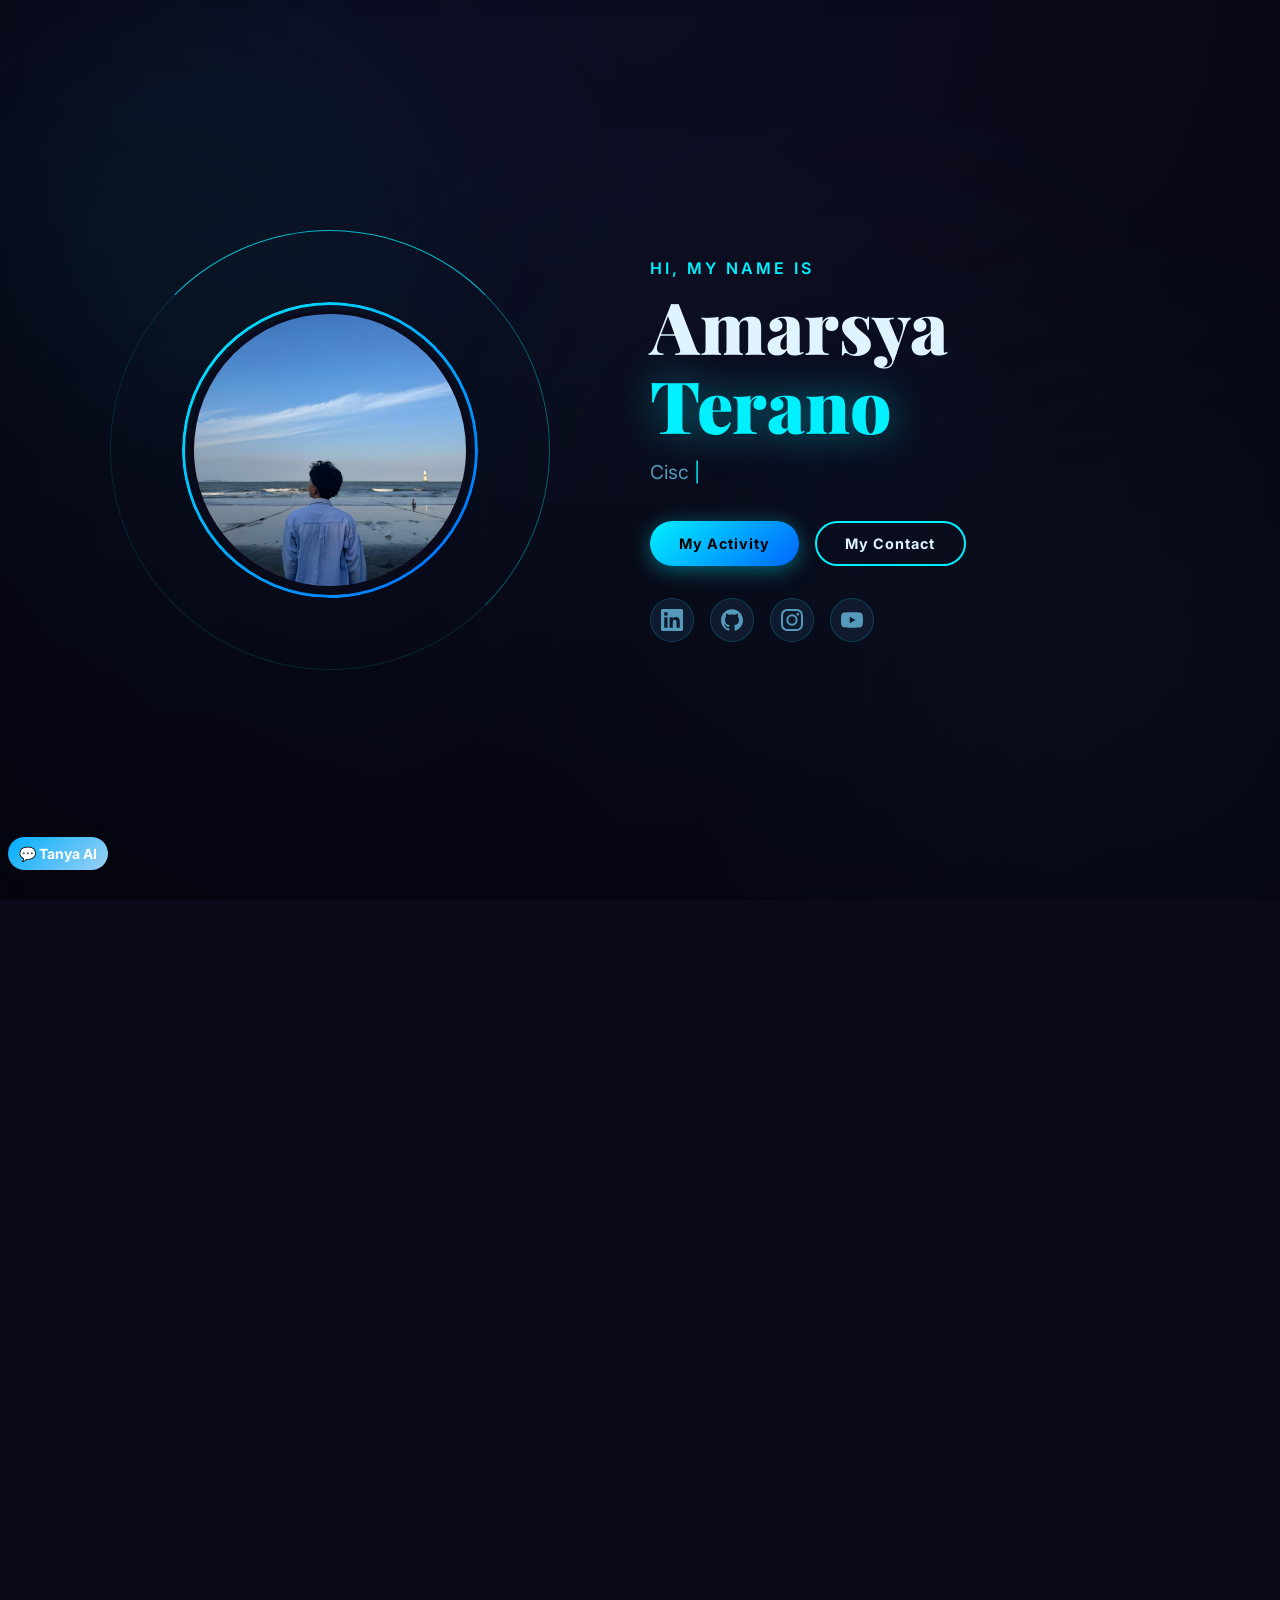
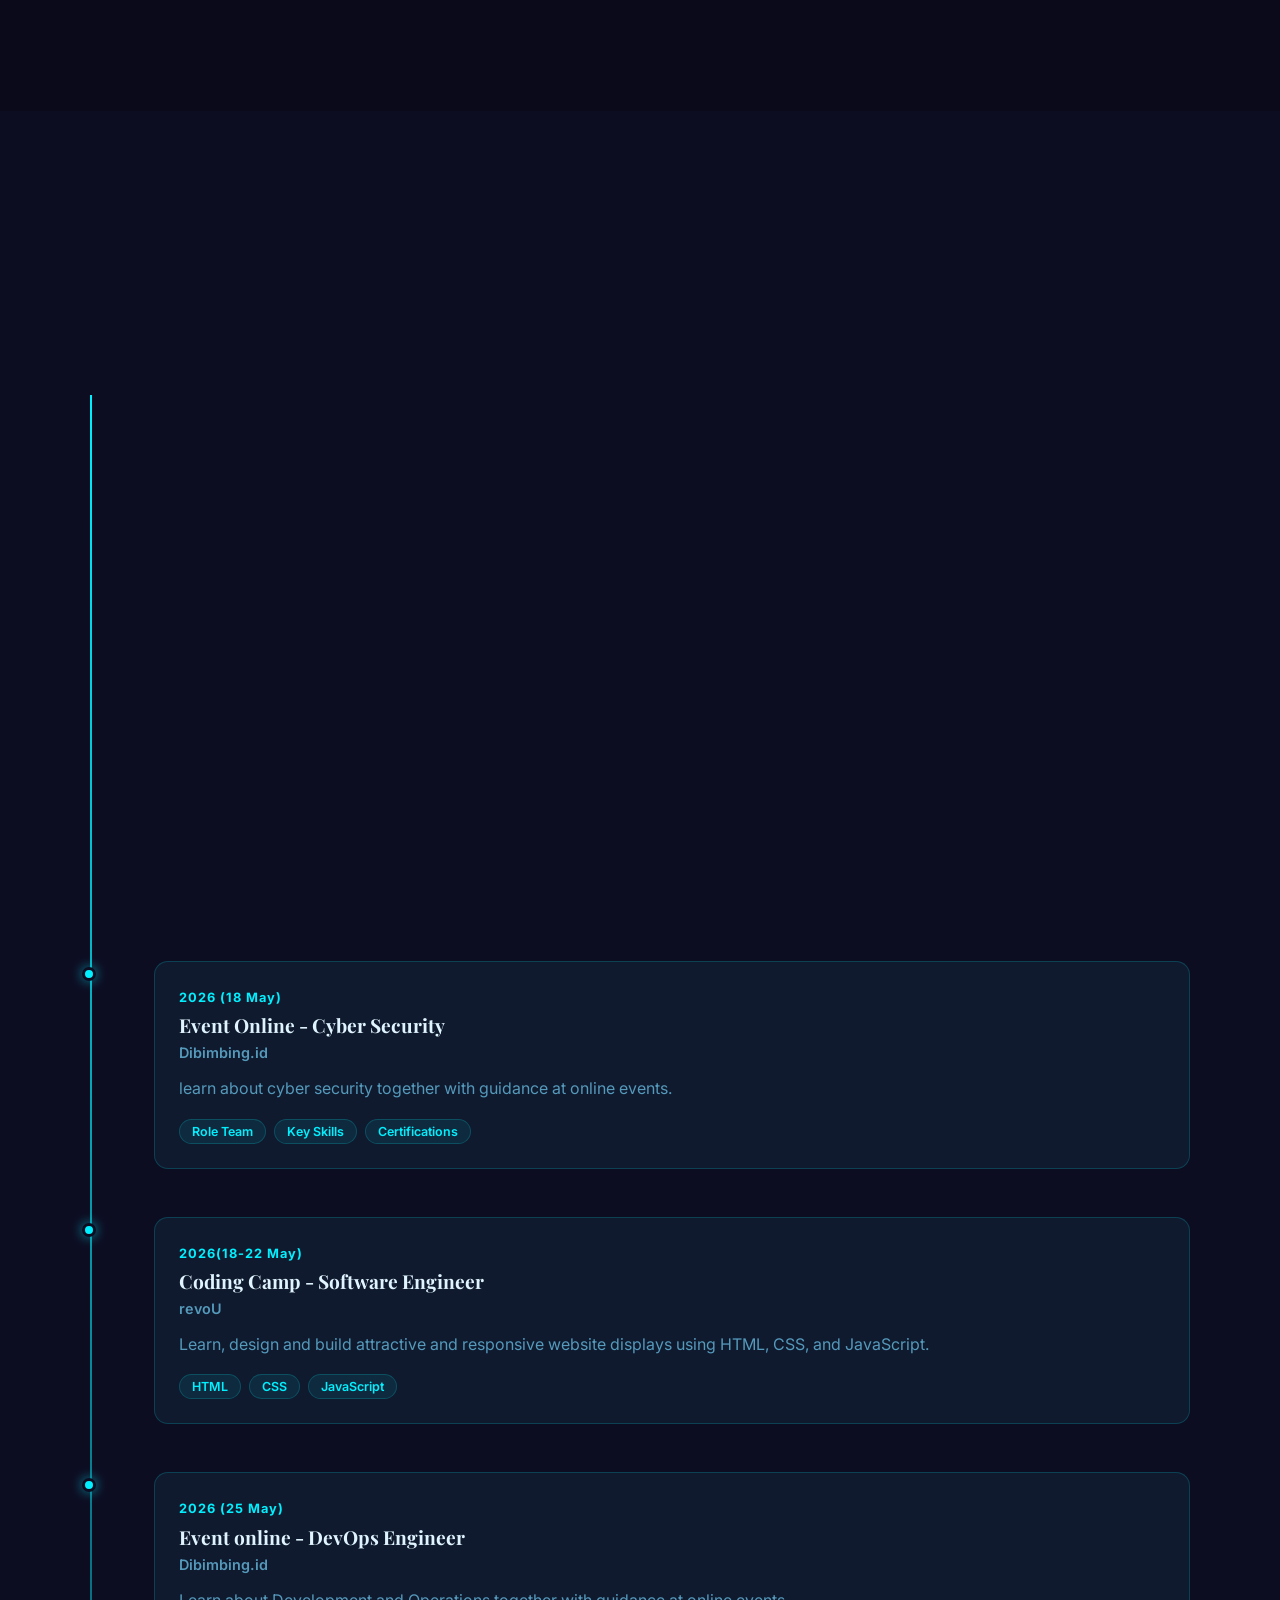
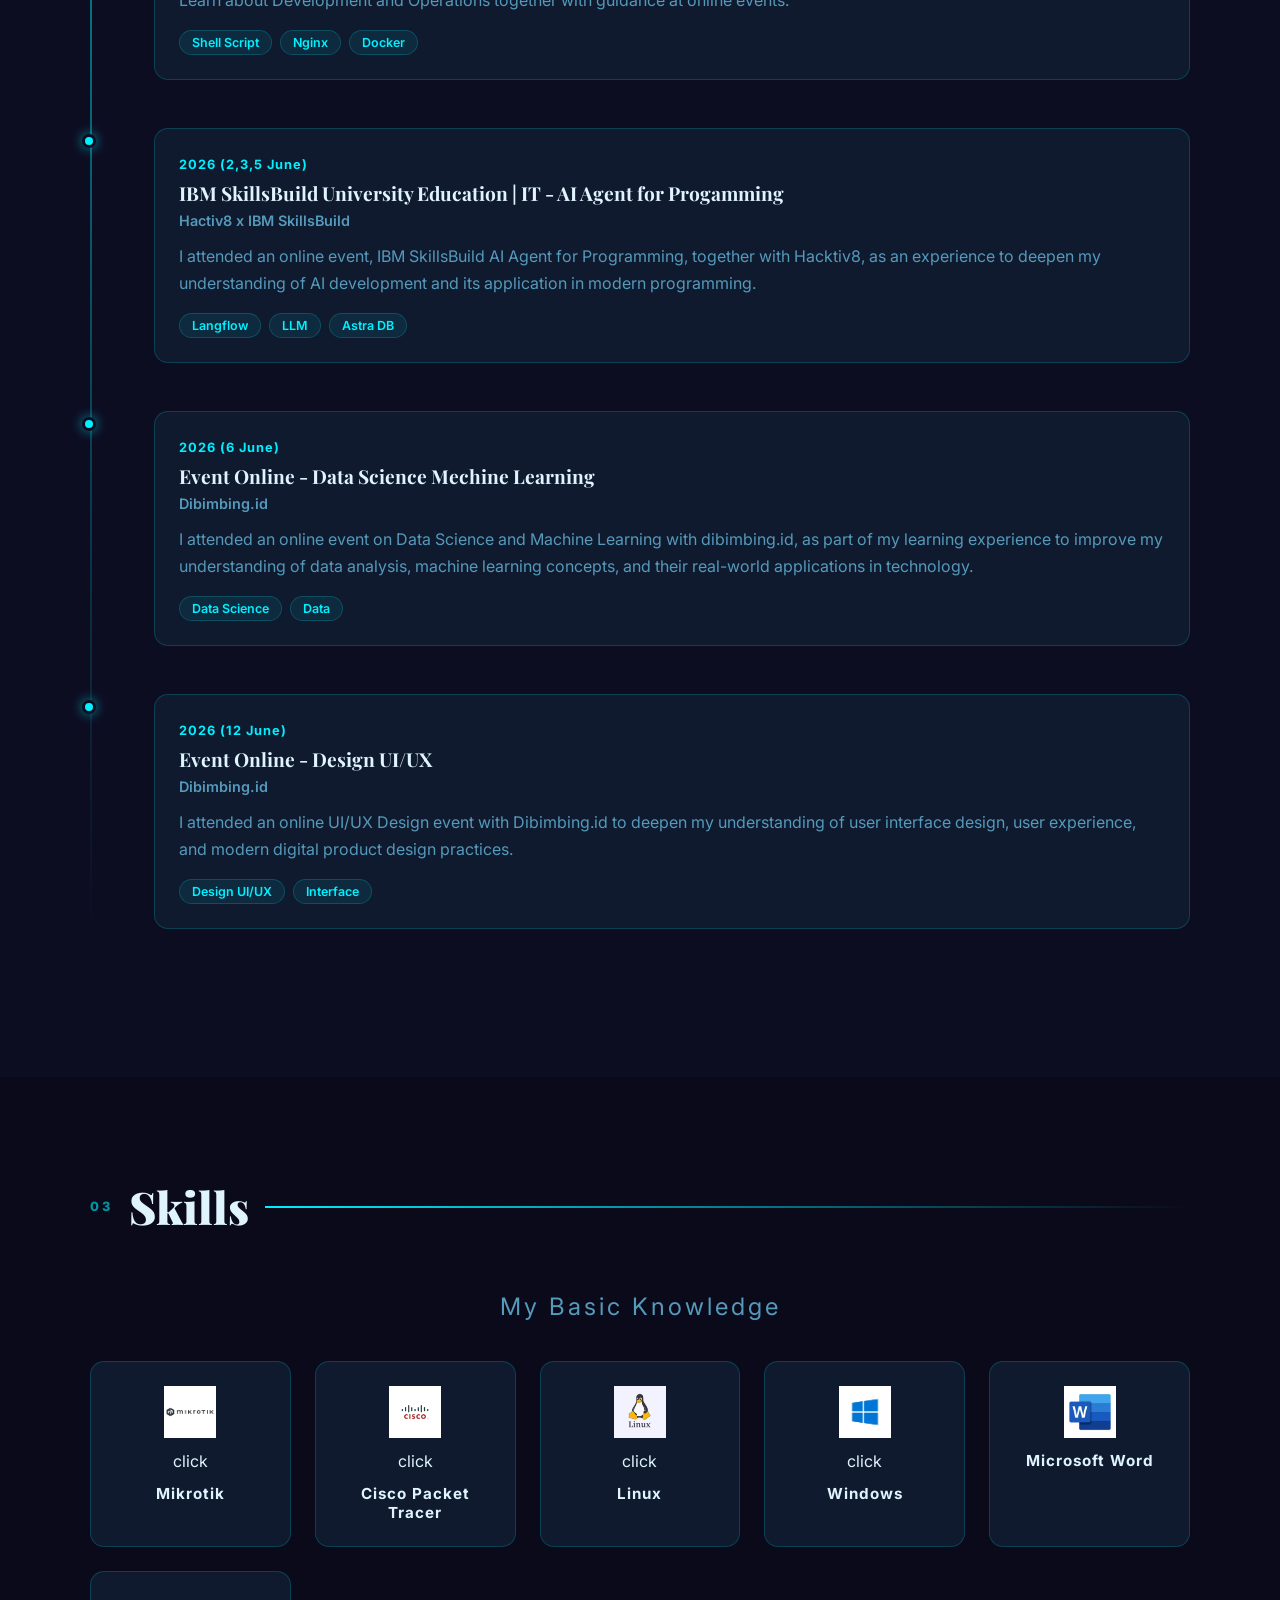
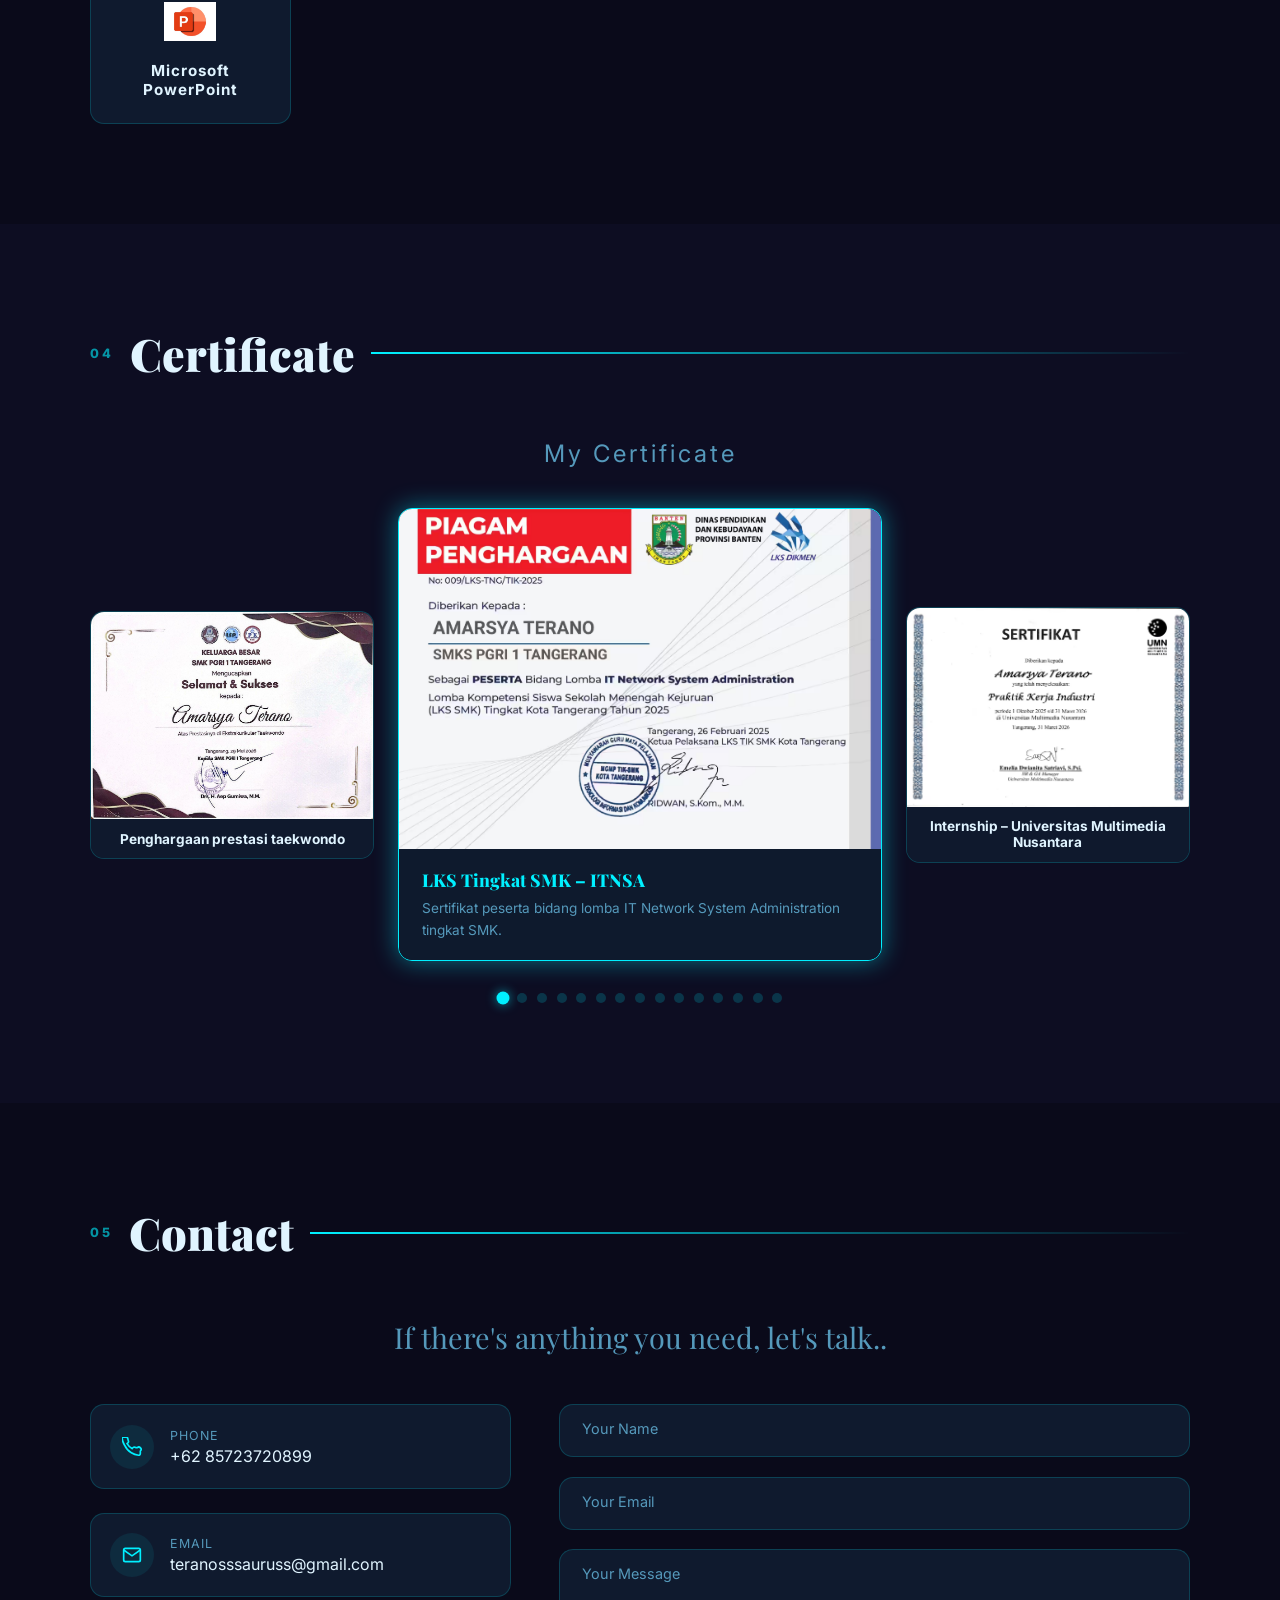
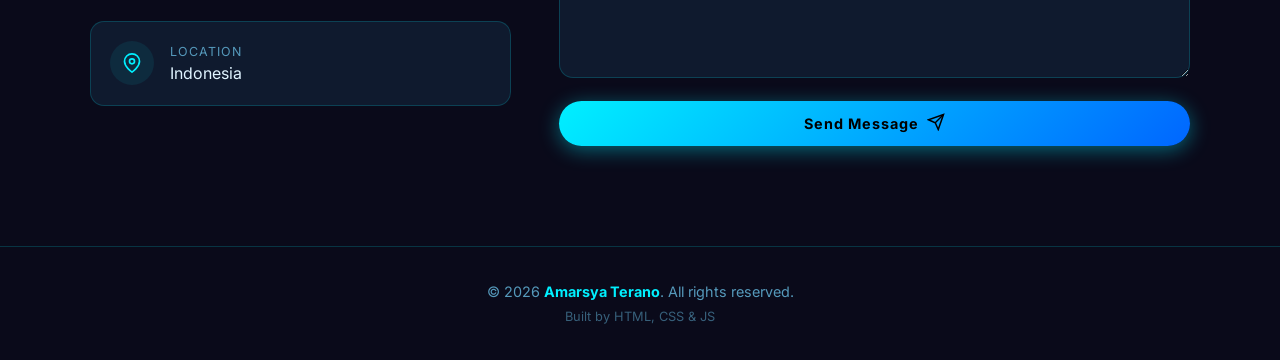
==== commit a5cada16: "up up" ====
--- a/index.html
+++ b/index.html
@@ -356,21 +356,25 @@
 
         <a href="skill/mikrotik.html" class="skill-card">
           <div class="skill-icon"><img src="img/icons/mikrotik.avif" alt="Mikrotik" /></div>
+          <span class="click-hint">click</span>
           <span class="skill-name">Mikrotik</span>
         </a>
 
         <a href="skill/cisco.html" class="skill-card">
           <div class="skill-icon"><img src="img/icons/cisco.avif" alt="Cisco Packet Tracer" /></div>
+          <span class="click-hint">click</span>
           <span class="skill-name">Cisco Packet Tracer</span>
         </a>
 
         <a href="skill/linux.html" class="skill-card">
           <div class="skill-icon"><img src="img/icons/linux.avif" alt="Linux" /></div>
+          <span class="click-hint">click</span>
           <span class="skill-name">Linux</span>
         </a>
 
         <a href="skill/windows.html" class="skill-card">
           <div class="skill-icon"><img src="img/icons/windows.avif" alt="Windows" /></div>
+          <span class="click-hint">click</span>
           <span class="skill-name">Windows</span>
         </a>
 
